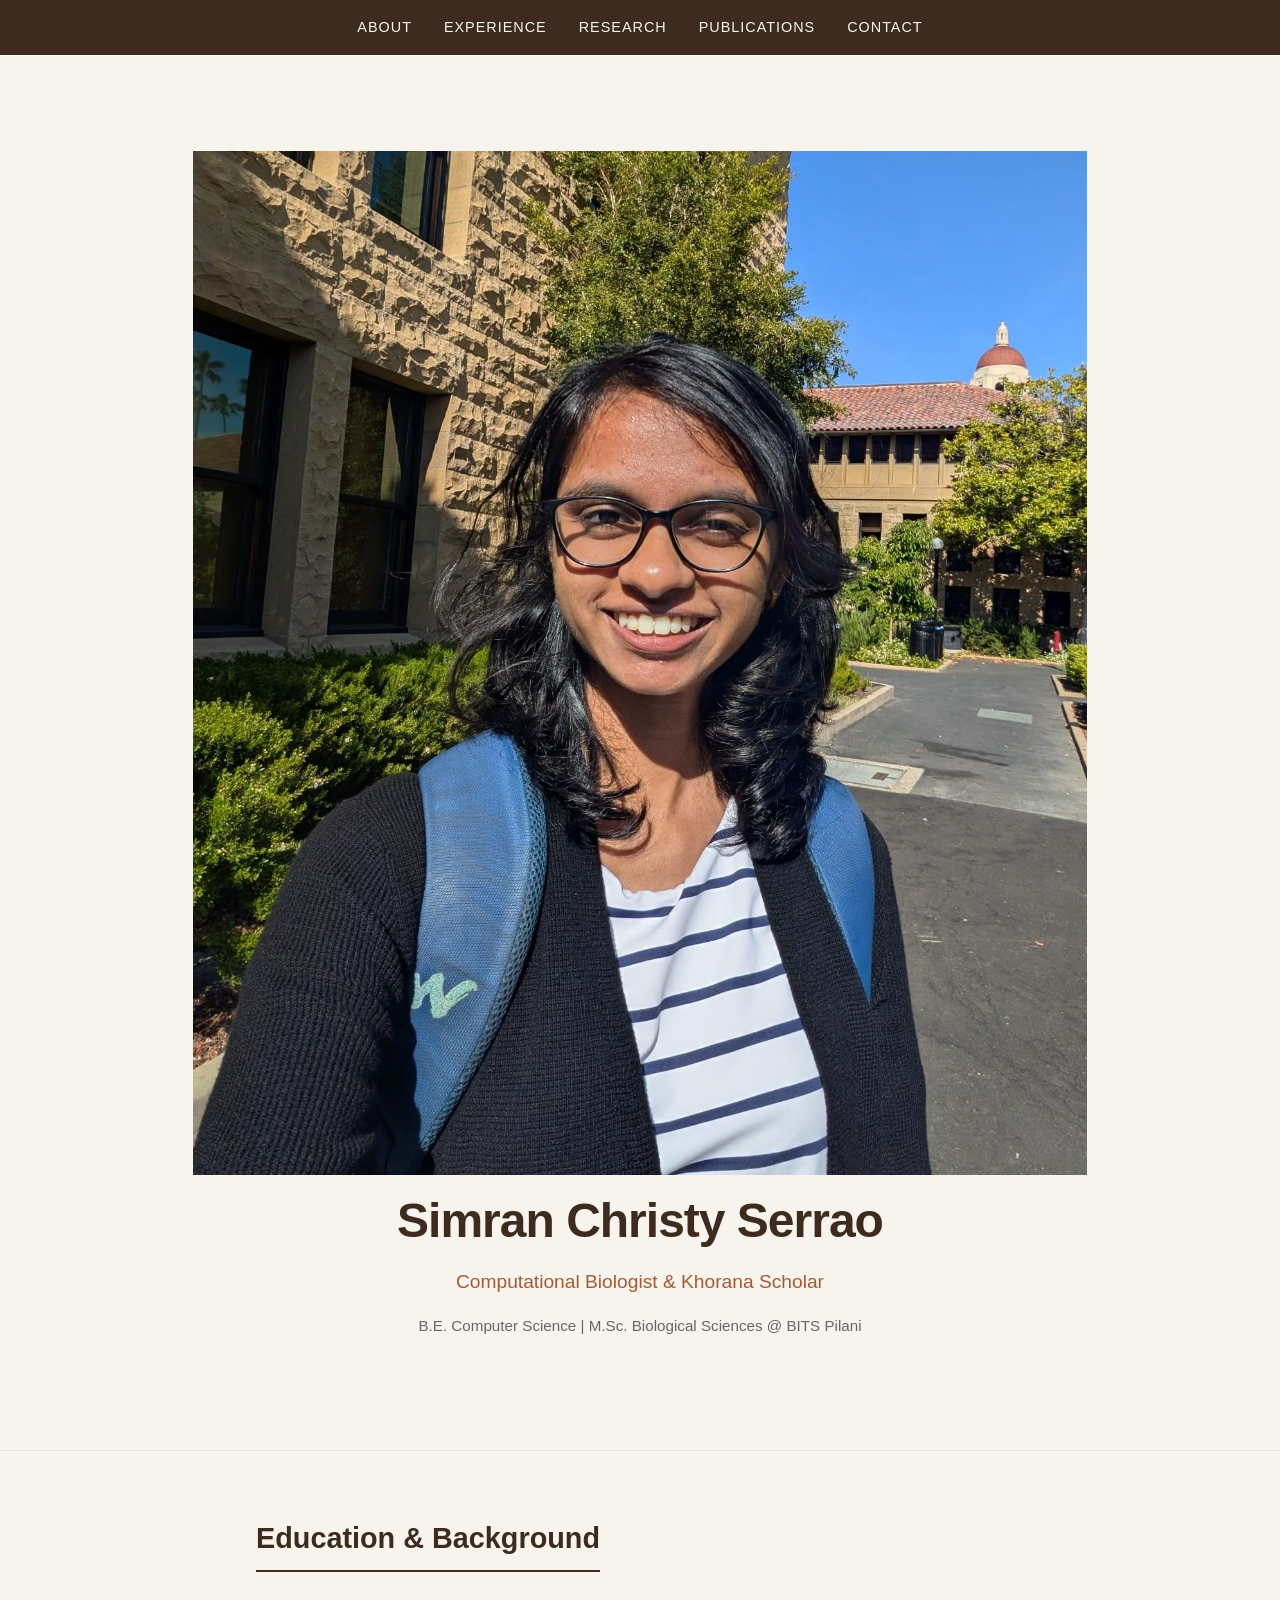
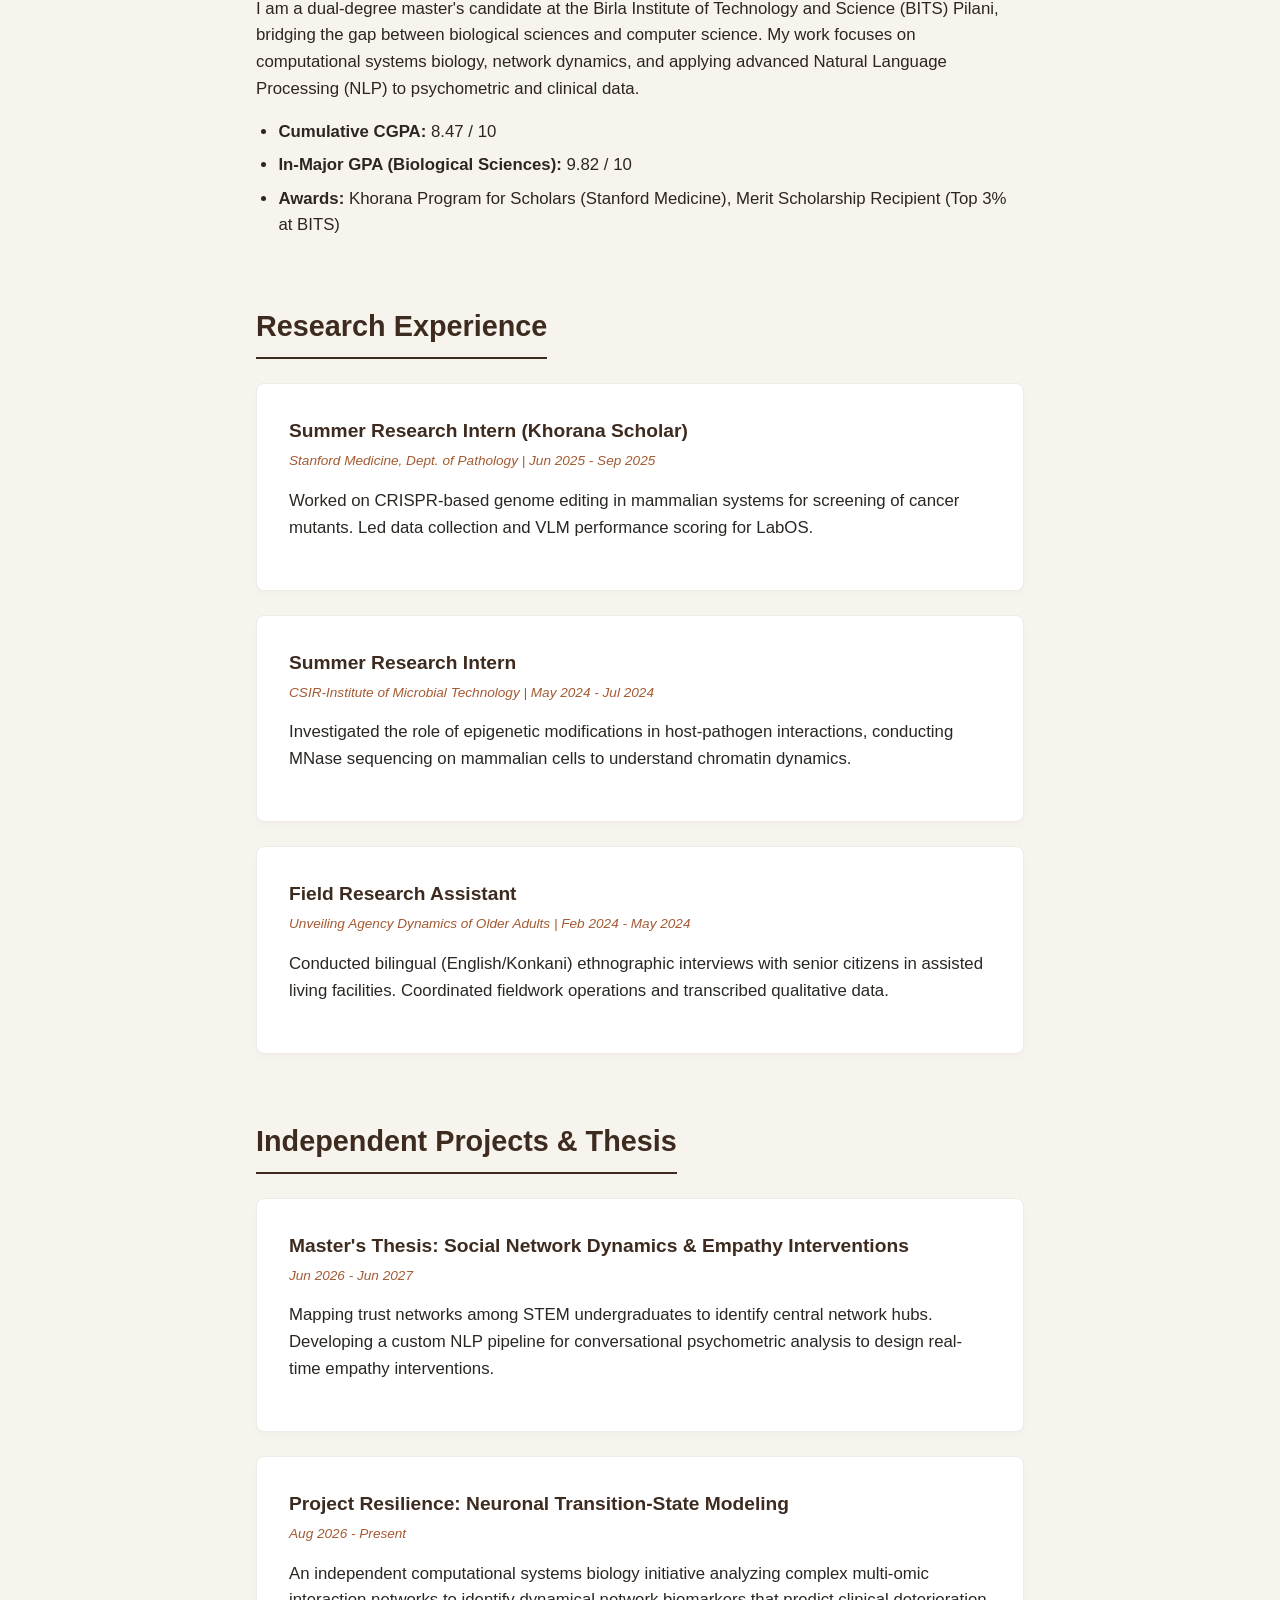
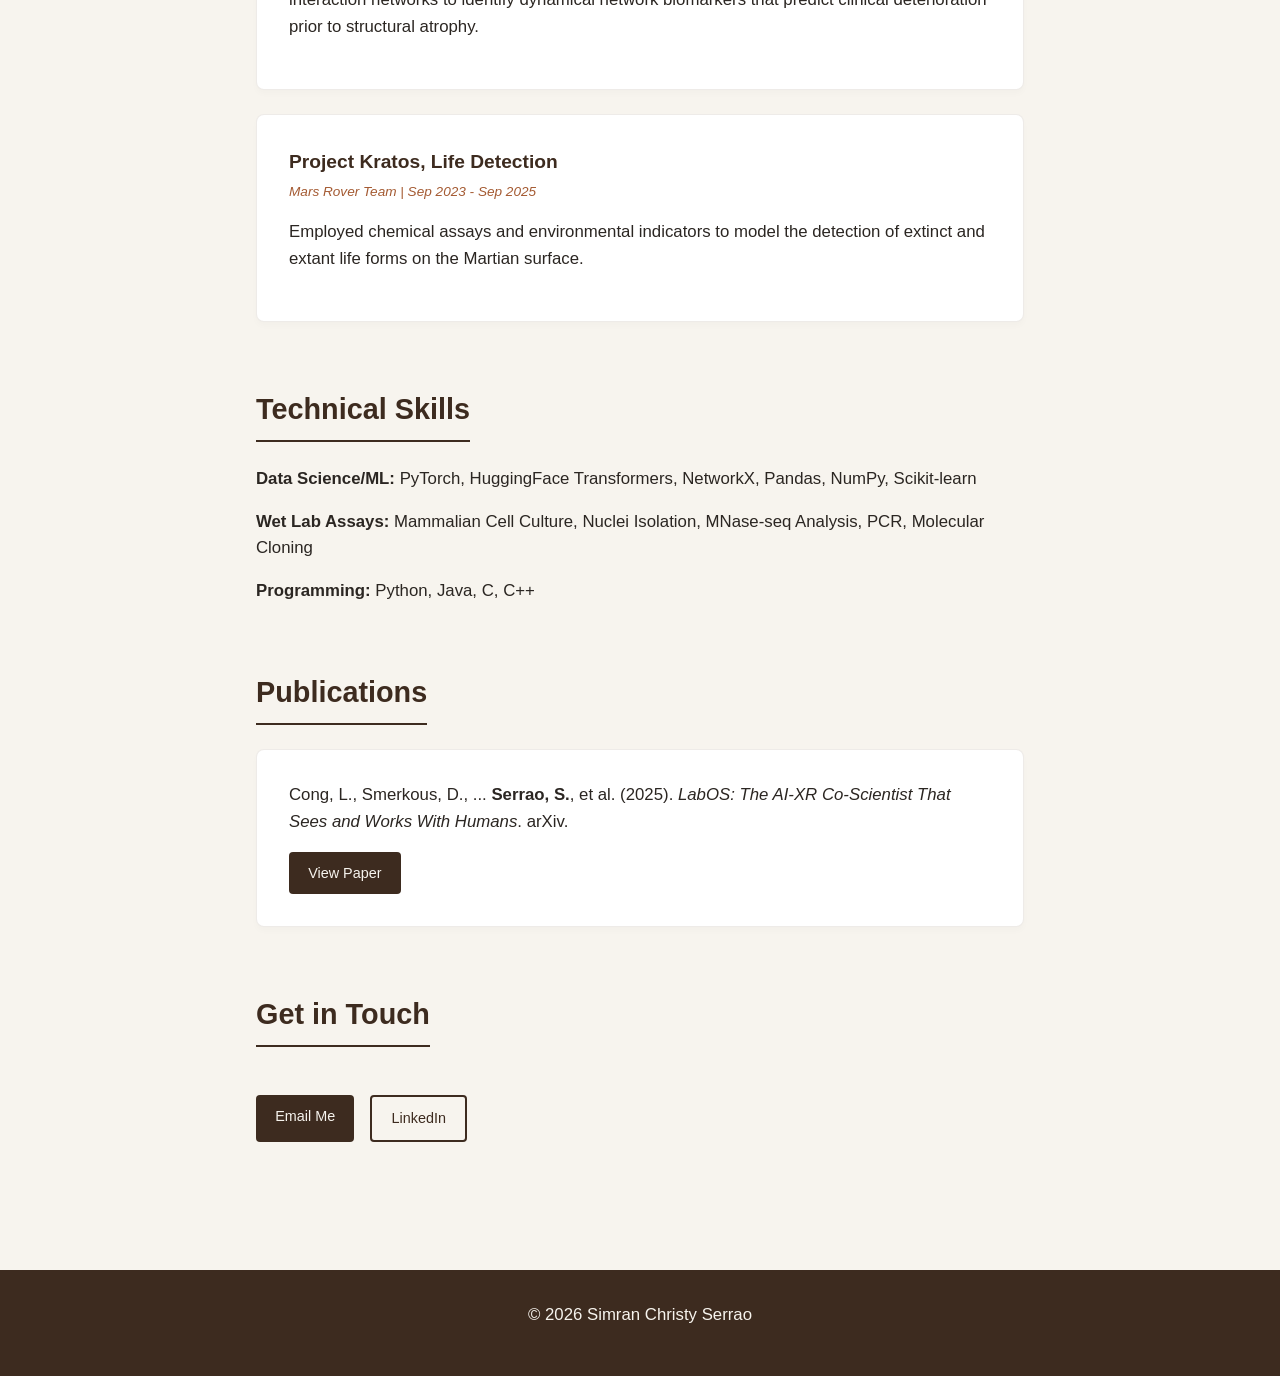
==== index.html @ 15f0dbfa "Update index.html" ====
<!DOCTYPE html>
<html lang="en">
<head>
    <meta charset="UTF-8">
    <meta name="viewport" content="width=device-width, initial-scale=1.0">
    <title>Simran Christy Serrao | Portfolio</title>
    <meta name="description" content="Simran Christy Serrao — dual-degree researcher (B.E. Computer Science, M.Sc. Biological Sciences) at BITS Pilani working on computational social science, network dynamics, and empathy.">
    <meta name="author" content="Simran Christy Serrao">
    <meta property="og:type" content="website">
    <meta property="og:title" content="Simran Christy Serrao | Portfolio">
    <meta property="og:description" content="Computational biology, social network dynamics, and NLP for empathy research.">
    <link rel="icon" href="data:image/svg+xml,<svg xmlns='http://www.w3.org/2000/svg' viewBox='0 0 100 100'><rect width='100' height='100' rx='20' fill='%235c3a21'/><text x='50' y='66' font-size='48' text-anchor='middle' fill='%23fdfbf7' font-family='Helvetica,Arial,sans-serif'>SS</text></svg>">
    <link rel="stylesheet" href="style.css">
</head>
<body>
    <nav>
        <div class="nav-content">
            <a href="#about">About</a>
            <a href="#experience">Experience</a>
            <a href="#projects">Research</a>
            <a href="#publications">Publications</a>
            <a href="#contact">Contact</a>
        </div>
    </nav>

    <header class="hero">
        <div class="hero-overlay"></div>
        <div class="hero-content">
            <div class="profile-container">
                <img src="profile.jpg" alt="Simran Christy Serrao" class="profile-img">
            </div>
            <h1>Simran Christy Serrao</h1>
            <h2>Computational Biologist & Khorana Scholar</h2>
            <p>B.E. Computer Science | M.Sc. Biological Sciences @ BITS Pilani</p>
        </div>
    </header>

    <main>
        <section id="about">
            <h3>Education & Background</h3>
            <p>I am a dual-degree master's candidate at the Birla Institute of Technology and Science (BITS) Pilani, bridging the gap between biological sciences and computer science. My work focuses on computational systems biology, network dynamics, and applying advanced Natural Language Processing (NLP) to psychometric and clinical data.</p>
            <ul>
                <li><strong>Cumulative CGPA:</strong> 8.47 / 10</li>
                <li><strong>In-Major GPA (Biological Sciences):</strong> 9.82 / 10</li>
                <li><strong>Awards:</strong> Khorana Program for Scholars (Stanford Medicine), Merit Scholarship Recipient (Top 3% at BITS)</li>
            </ul>
        </section>

        <section id="experience">
            <h3>Research Experience</h3>
            
            <div class="project-card">
                <h4>Summer Research Intern (Khorana Scholar)</h4>
                <p class="date">Stanford Medicine, Dept. of Pathology | Jun 2025 - Sep 2025</p>
                <p>Worked on CRISPR-based genome editing in mammalian systems for screening of cancer mutants. Led data collection and VLM performance scoring for LabOS.</p>
            </div>

            <div class="project-card">
                <h4>Summer Research Intern</h4>
                <p class="date">CSIR-Institute of Microbial Technology | May 2024 - Jul 2024</p>
                <p>Investigated the role of epigenetic modifications in host-pathogen interactions, conducting MNase sequencing on mammalian cells to understand chromatin dynamics.</p>
            </div>

            <div class="project-card">
                <h4>Field Research Assistant</h4>
                <p class="date">Unveiling Agency Dynamics of Older Adults | Feb 2024 - May 2024</p>
                <p>Conducted bilingual (English/Konkani) ethnographic interviews with senior citizens in assisted living facilities. Coordinated fieldwork operations and transcribed qualitative data.</p>
            </div>
        </section>

        <section id="projects">
            <h3>Independent Projects & Thesis</h3>
            
            <div class="project-card">
                <h4>Master's Thesis: Social Network Dynamics & Empathy Interventions</h4>
                <p class="date">Jun 2026 - Jun 2027</p>
                <p>Mapping trust networks among STEM undergraduates to identify central network hubs. Developing a custom NLP pipeline for conversational psychometric analysis to design real-time empathy interventions.</p>
            </div>

            <div class="project-card">
                <h4>Project Resilience: Neuronal Transition-State Modeling</h4>
                <p class="date">Aug 2026 - Present</p>
                <p>An independent computational systems biology initiative analyzing complex multi-omic interaction networks to identify dynamical network biomarkers that predict clinical deterioration prior to structural atrophy.</p>
            </div>

            <div class="project-card">
                <h4>Project Kratos, Life Detection</h4>
                <p class="date">Mars Rover Team | Sep 2023 - Sep 2025</p>
                <p>Employed chemical assays and environmental indicators to model the detection of extinct and extant life forms on the Martian surface.</p>
            </div>
        </section>

        <section id="skills">
            <h3>Technical Skills</h3>
            <p><strong>Data Science/ML:</strong> PyTorch, HuggingFace Transformers, NetworkX, Pandas, NumPy, Scikit-learn</p>
            <p><strong>Wet Lab Assays:</strong> Mammalian Cell Culture, Nuclei Isolation, MNase-seq Analysis, PCR, Molecular Cloning</p>
            <p><strong>Programming:</strong> Python, Java, C, C++</p>
        </section>

        <section id="publications">
            <h3>Publications</h3>
            <div class="publication-card">
                <p>Cong, L., Smerkous, D., ... <strong>Serrao, S.</strong>, et al. (2025). <em>LabOS: The AI-XR Co-Scientist That Sees and Works With Humans</em>. arXiv.</p>
                <a href="https://arxiv.org/abs/2510.14861" target="_blank" rel="noopener" class="btn">View Paper</a>
            </div>
        </section>

        <section id="contact">
            <h3>Get in Touch</h3>
            <div class="contact-links">
                <a href="mailto:f20220332@goa.bits-pilani.ac.in" class="btn">Email Me</a>
                <a href="https://linkedin.com/in/simran-christy-serrao" target="_blank" rel="noopener" class="btn btn-outline">LinkedIn</a>
            </div>
        </section>
    </main>

    <footer>
        <p>&copy; 2026 Simran Christy Serrao</p>
    </footer>
</body>
</html>
---- style.css ----
:root {
    --bg-color: #f7f4ee;        /* Warm sand / linen background */
    --text-color: #2b2622;      /* Dark charcoal-brown body text */
    --primary-color: #3d2b1f;   /* Deep espresso brown for nav, headings & borders */
    --accent-color: #a45a32;    /* Terracotta / burnt sienna for buttons & links */
    --card-bg: #ffffff;         /* Clean soft white for cards */
    --card-border: #e3ded6;     /* Subtle warm border */
}
* {
    margin: 0;
    padding: 0;
    box-sizing: border-box;
}

body {
    font-family: -apple-system, BlinkMacSystemFont, "Segoe UI", Roboto, Helvetica, Arial, sans-serif;
    background-color: var(--bg-color);
    color: var(--text-color);
    line-height: 1.6;
    -webkit-font-smoothing: antialiased;
}

nav {
    background-color: var(--primary-color);
    padding: 1rem 0;
    position: sticky;
    top: 0;
    z-index: 100;
}

.nav-content {
    max-width: 800px;
    margin: 0 auto;
    display: flex;
    justify-content: center;
    gap: 2rem;
}

.nav-content a {
    color: var(--bg-color);
    text-decoration: none;
    font-weight: 500;
    font-size: 0.9rem;
    text-transform: uppercase;
    letter-spacing: 1px;
    transition: opacity 0.2s ease;
}

.nav-content a:hover {
    opacity: 0.8;
}

.hero {
    padding: 6rem 1rem;
    text-align: center;
    background-color: var(--bg-color);
    border-bottom: 1px solid rgba(92, 58, 33, 0.1);
}

.hero h1 {
    color: var(--primary-color);
    font-size: 3rem;
    margin-bottom: 0.5rem;
    letter-spacing: -1px;
}

.hero h2 {
    font-weight: 400;
    font-size: 1.2rem;
    color: var(--accent-color);
    margin-bottom: 1rem;
}

.hero p {
    font-size: 0.95rem;
    color: #666;
}

main {
    max-width: 800px;
    margin: 0 auto;
    padding: 4rem 1rem;
}

section {
    margin-bottom: 4rem;
}

h3 {
    color: var(--primary-color);
    font-size: 1.8rem;
    margin-bottom: 1.5rem;
    border-bottom: 2px solid var(--primary-color);
    padding-bottom: 0.5rem;
    display: inline-block;
}

p {
    margin-bottom: 1rem;
    font-size: 1.05rem;
}

section ul {
    padding-left: 1.4rem;
    margin-bottom: 1rem;
}

section li {
    margin-bottom: 0.4rem;
    font-size: 1.05rem;
}

html {
    scroll-behavior: smooth;
    scroll-padding-top: 4rem; /* keeps section headings visible below the sticky nav */
}

.project-card, .publication-card {
    background-color: var(--card-bg);
    padding: 2rem;
    border-radius: 8px;
    margin-bottom: 1.5rem;
    border: 1px solid rgba(92, 58, 33, 0.1);
    box-shadow: 0 4px 6px rgba(0,0,0,0.02);
    transition: transform 0.2s ease;
}

.project-card:hover, .publication-card:hover {
    transform: translateY(-2px);
}

.project-card h4 {
    color: var(--primary-color);
    font-size: 1.2rem;
    margin-bottom: 0.2rem;
}

.date {
    font-size: 0.85rem;
    color: var(--accent-color);
    margin-bottom: 1rem;
    font-style: italic;
}

.contact-links {
    margin-top: 1.5rem;
    display: flex;
    gap: 1rem;
}

.btn {
    display: inline-block;
    background-color: var(--primary-color);
    color: var(--bg-color);
    padding: 0.6rem 1.2rem;
    text-decoration: none;
    border-radius: 4px;
    font-weight: 500;
    font-size: 0.9rem;
    transition: background-color 0.2s ease;
}

.btn:hover {
    background-color: var(--accent-color);
}

.btn-outline {
    background-color: transparent;
    border: 2px solid var(--primary-color);
    color: var(--primary-color);
}

.btn-outline:hover {
    background-color: var(--primary-color);
    color: var(--bg-color);
}

footer {
    text-align: center;
    padding: 2rem;
    background-color: var(--primary-color);
    color: var(--bg-color);
    font-size: 0.9rem;
}

@media (max-width: 600px) {
    .nav-content {
        flex-wrap: wrap;
        gap: 1rem;
    }
    
    .hero h1 {
        font-size: 2.2rem;
    }

    .contact-links {
        flex-wrap: wrap;
    }
}
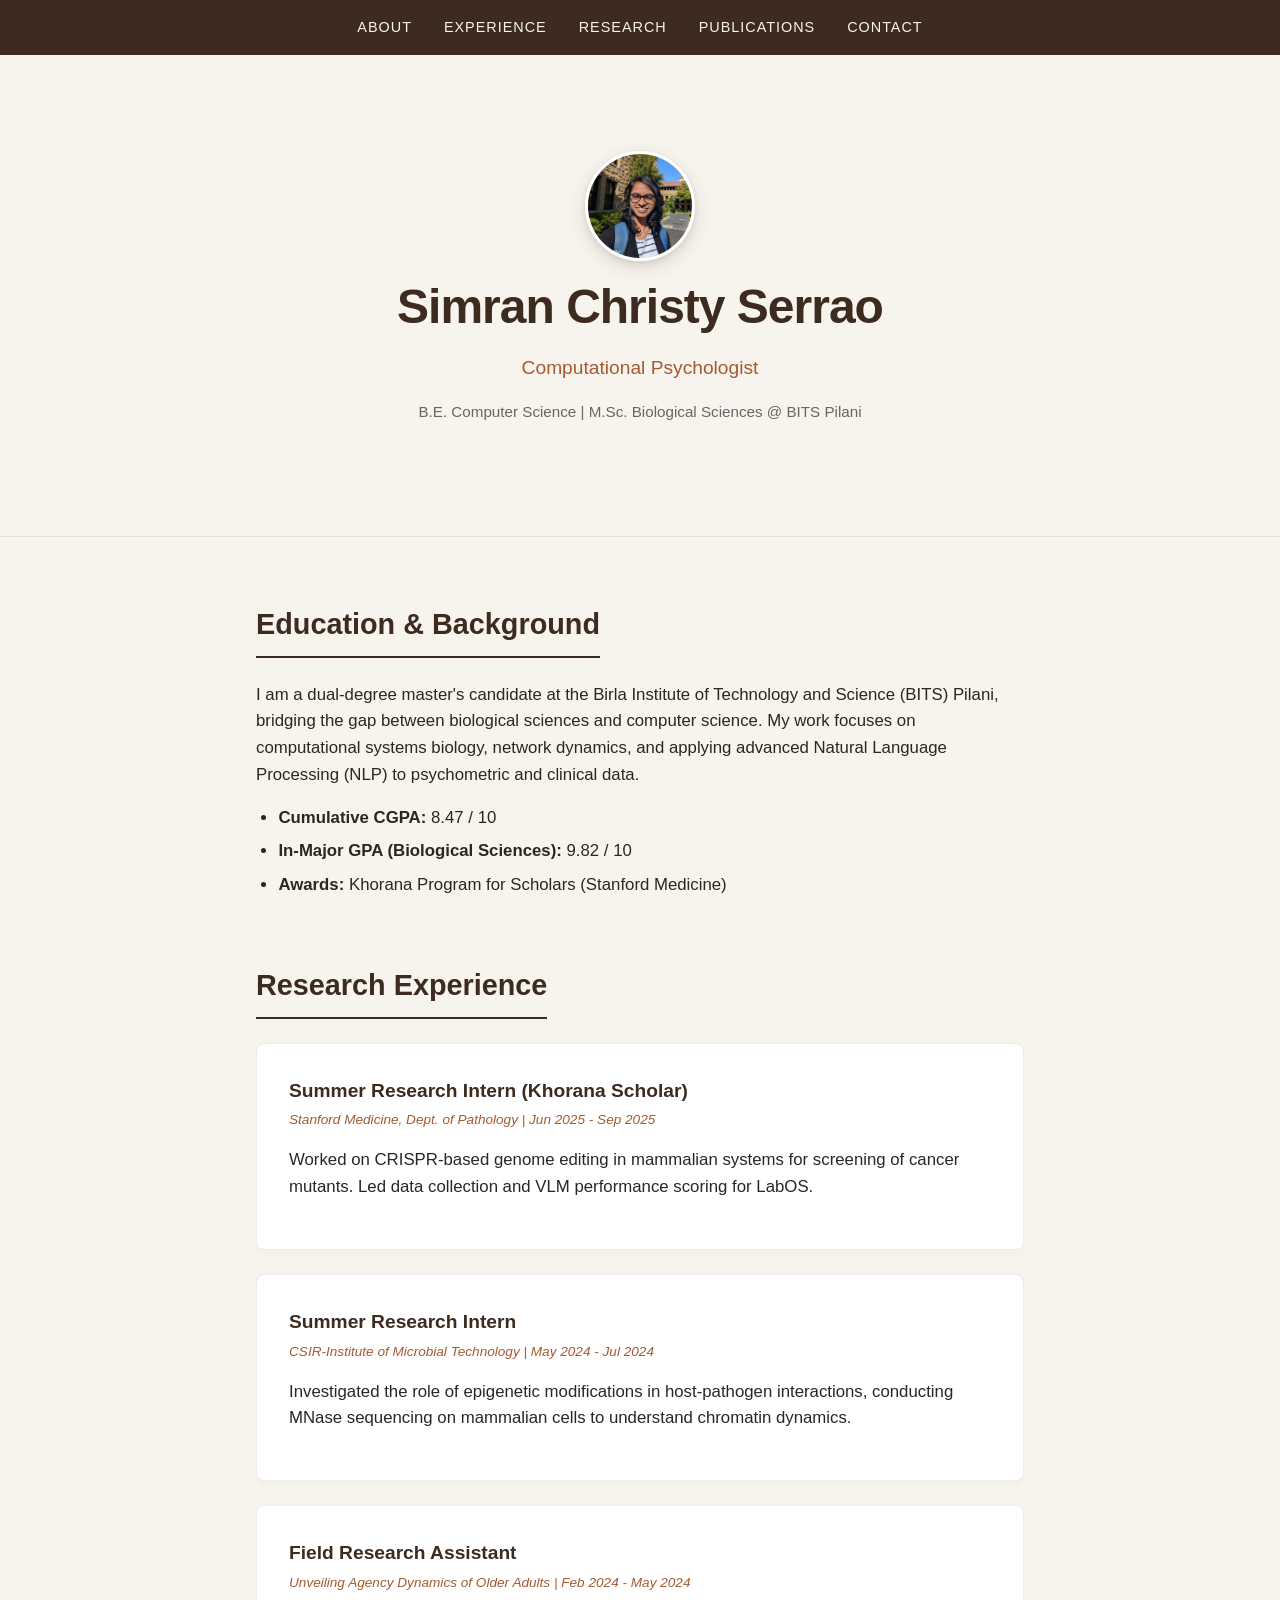
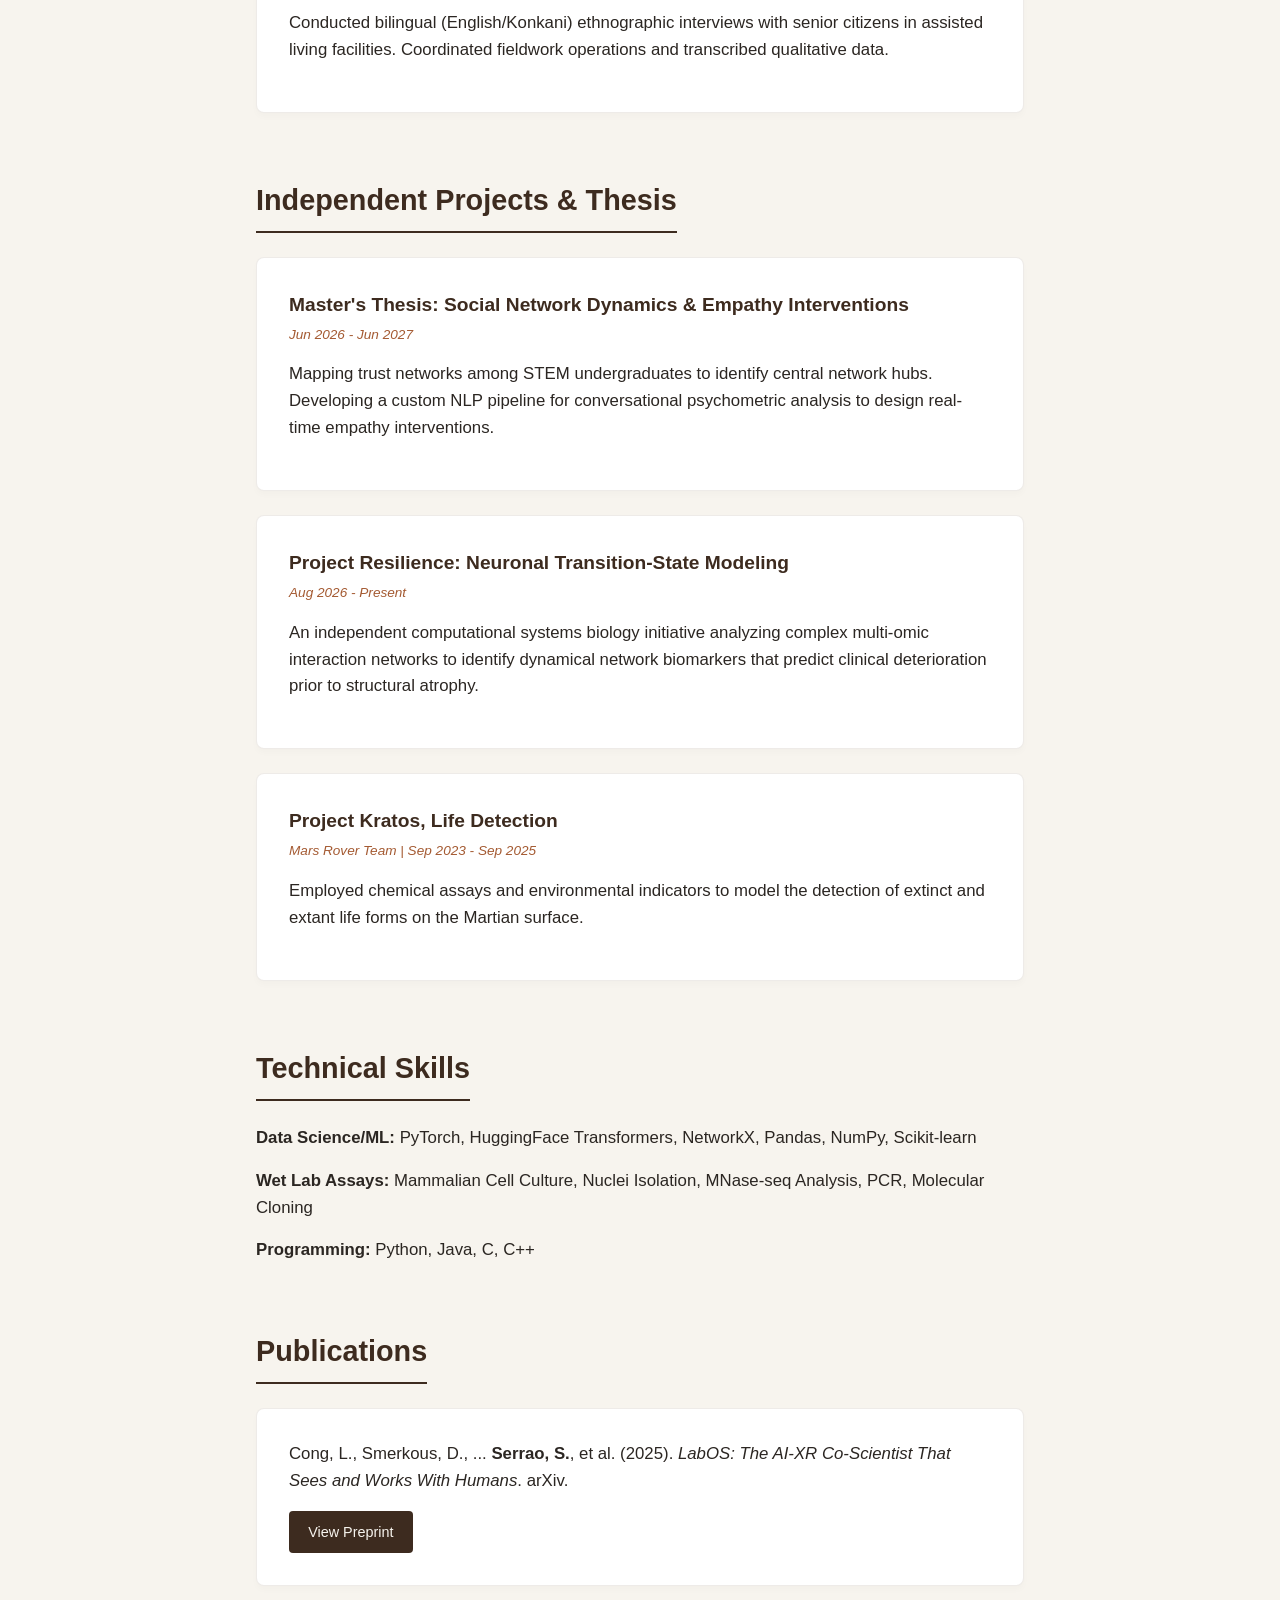
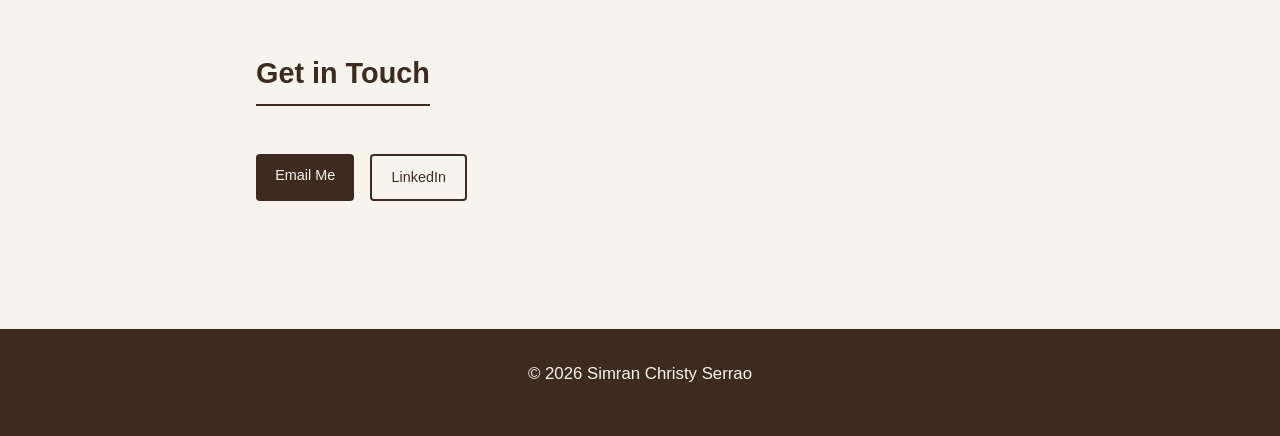
==== commit d88347a2: "Update profile and publication details in index.html" ====
--- a/index.html
+++ b/index.html
@@ -28,9 +28,10 @@
         <div class="hero-content">
             <div class="profile-container">
                 <img src="profile.jpg" alt="Simran Christy Serrao" class="profile-img">
+                
             </div>
             <h1>Simran Christy Serrao</h1>
-            <h2>Computational Biologist & Khorana Scholar</h2>
+            <h2>Computational Psychologist</h2>
             <p>B.E. Computer Science | M.Sc. Biological Sciences @ BITS Pilani</p>
         </div>
     </header>
@@ -42,7 +43,7 @@
             <ul>
                 <li><strong>Cumulative CGPA:</strong> 8.47 / 10</li>
                 <li><strong>In-Major GPA (Biological Sciences):</strong> 9.82 / 10</li>
-                <li><strong>Awards:</strong> Khorana Program for Scholars (Stanford Medicine), Merit Scholarship Recipient (Top 3% at BITS)</li>
+                <li><strong>Awards:</strong> Khorana Program for Scholars (Stanford Medicine)</li>
             </ul>
         </section>
 
@@ -101,7 +102,7 @@
             <h3>Publications</h3>
             <div class="publication-card">
                 <p>Cong, L., Smerkous, D., ... <strong>Serrao, S.</strong>, et al. (2025). <em>LabOS: The AI-XR Co-Scientist That Sees and Works With Humans</em>. arXiv.</p>
-                <a href="https://arxiv.org/abs/2510.14861" target="_blank" rel="noopener" class="btn">View Paper</a>
+                <a href="https://arxiv.org/abs/2510.14861" target="_blank" rel="noopener" class="btn">View Preprint</a>
             </div>
         </section>
 
--- a/style.css
+++ b/style.css
@@ -19,7 +19,16 @@
     line-height: 1.6;
     -webkit-font-smoothing: antialiased;
 }
-
+.profile-img {
+    width: 110px;
+    height: 110px;
+    border-radius: 50%;
+    object-fit: cover;
+    object-position: center top;
+    border: 3px solid #ffffff;
+    box-shadow: 0 6px 18px rgba(61, 43, 31, 0.15), 0 2px 6px rgba(0, 0, 0, 0.08);
+    transition: transform 0.3s ease, box-shadow 0.3s ease;
+}
 nav {
     background-color: var(--primary-color);
     padding: 1rem 0;
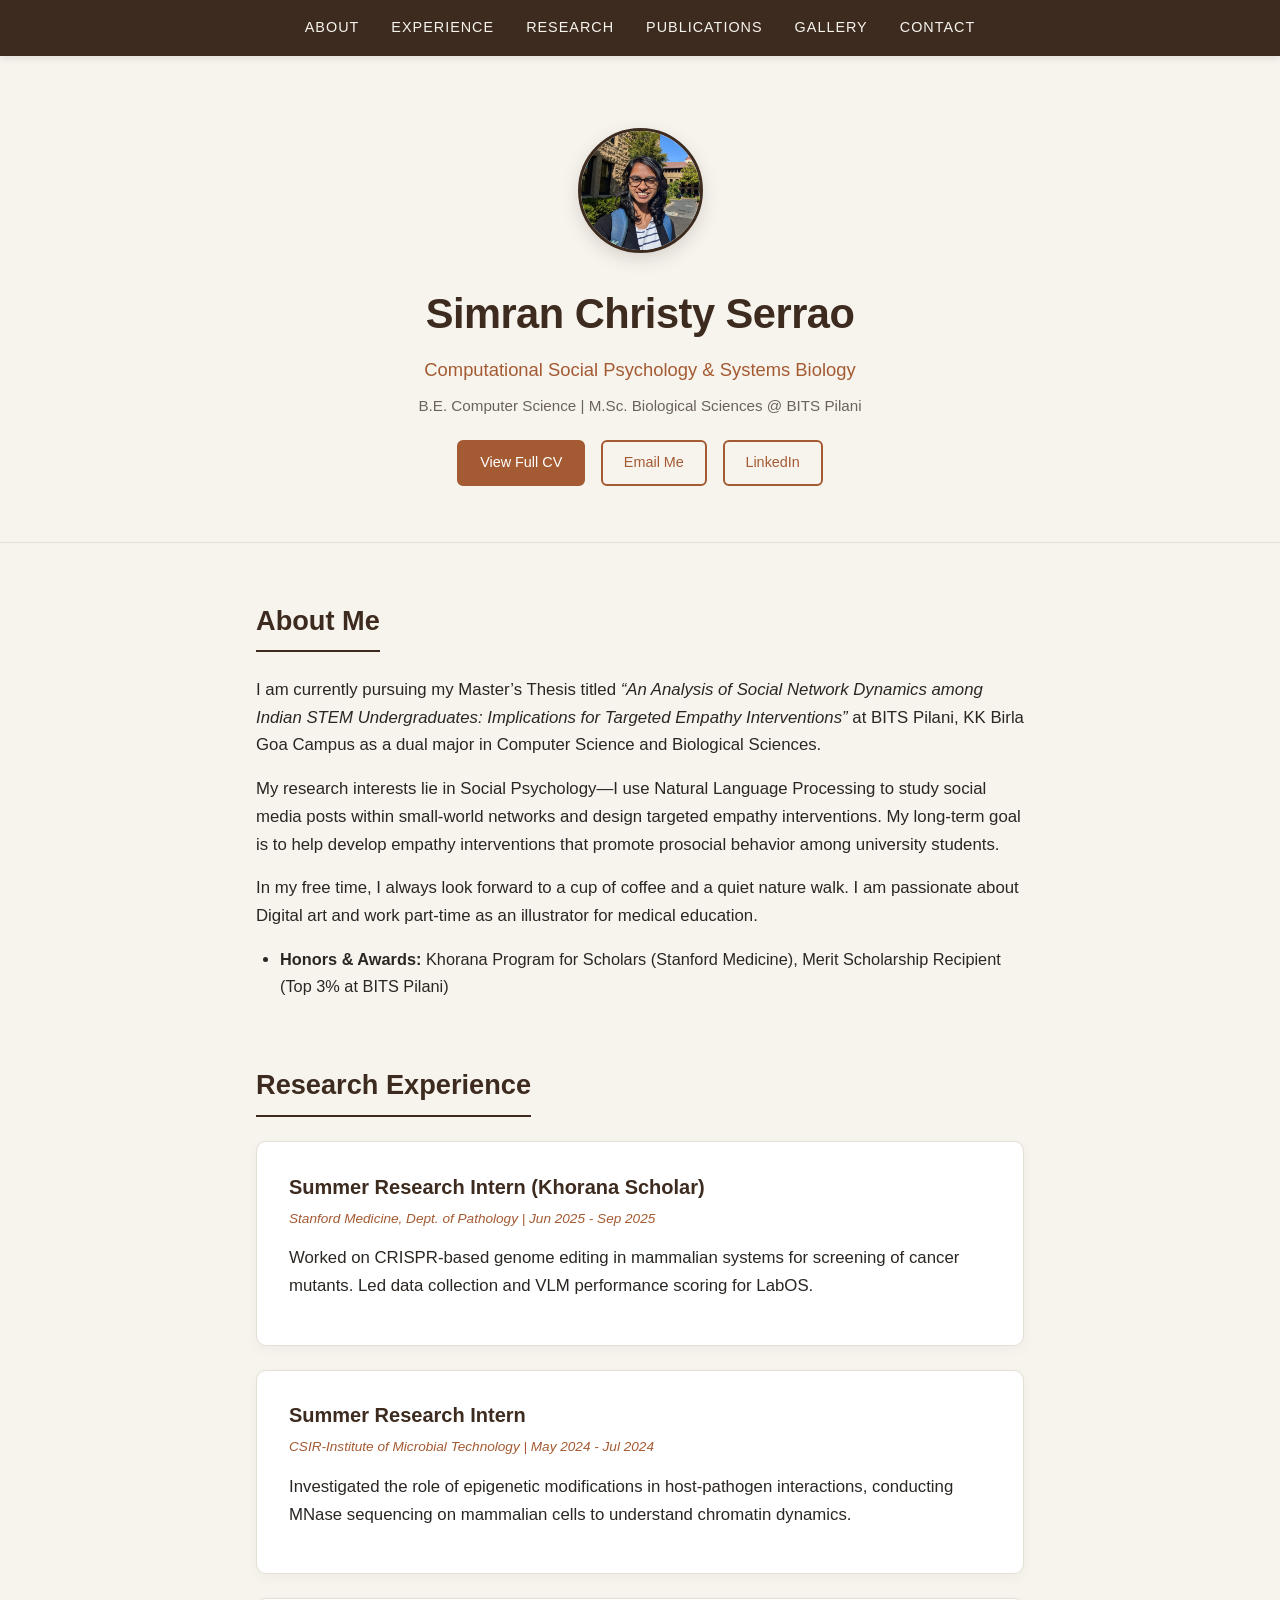
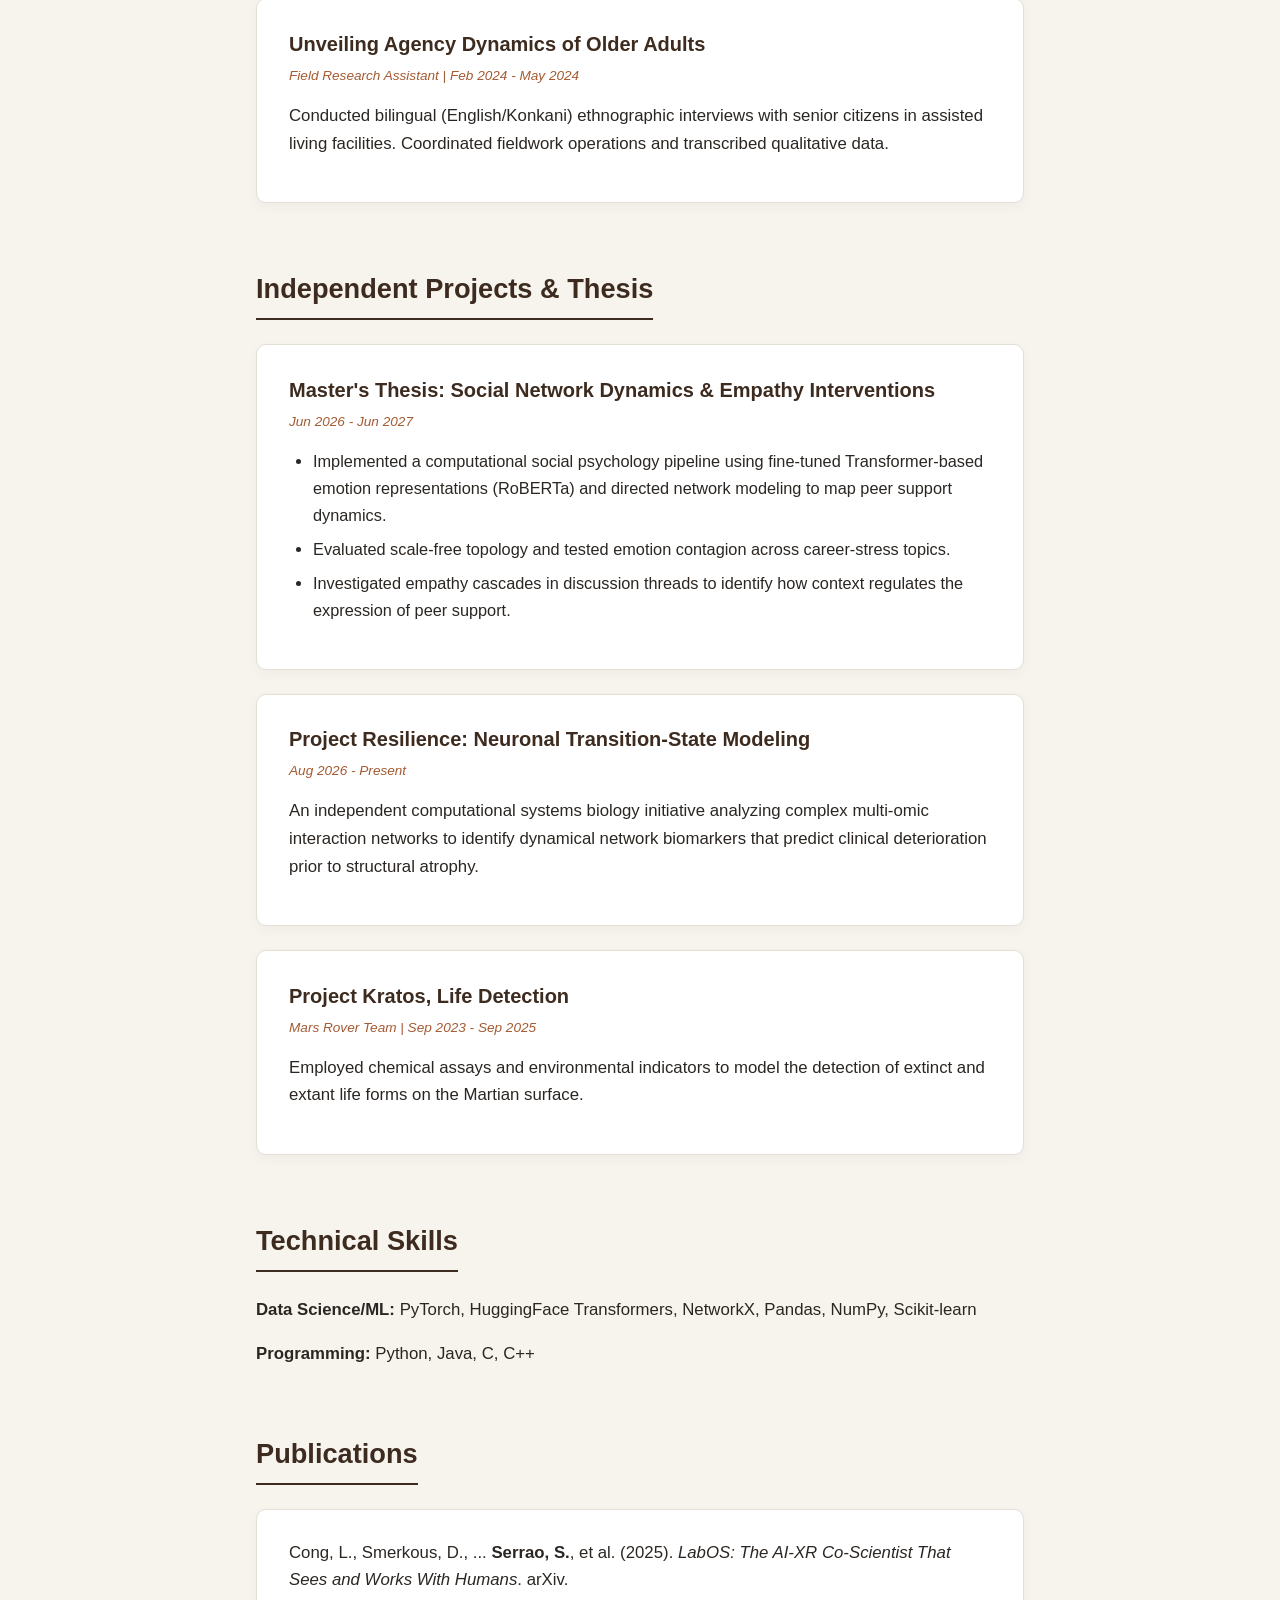
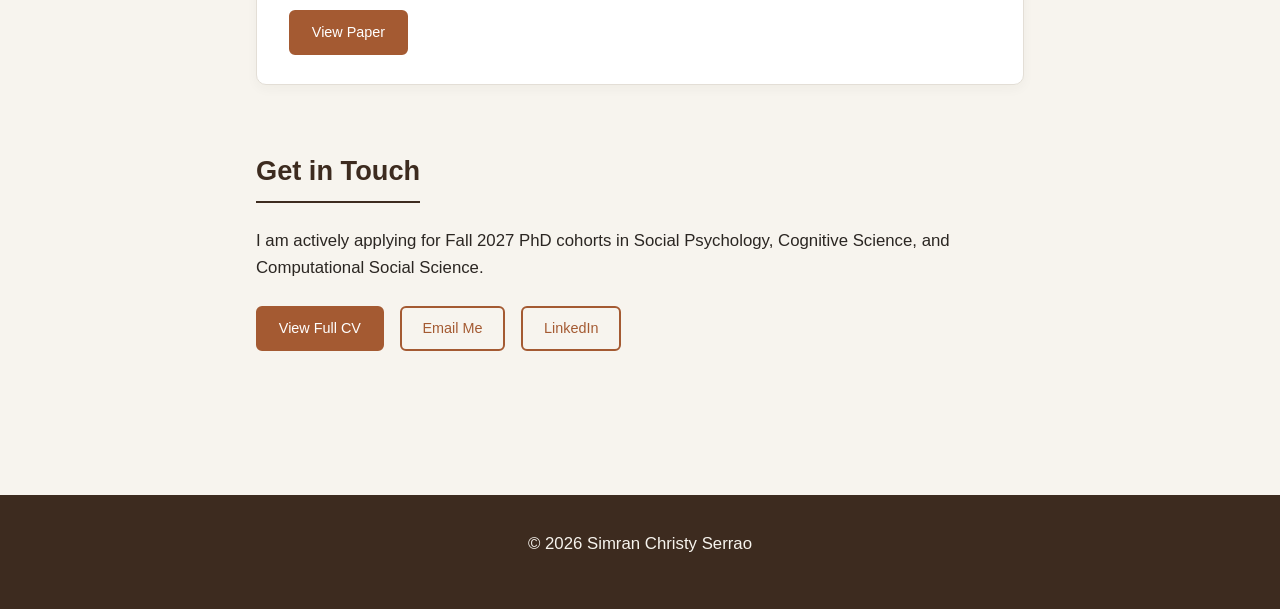
==== commit 21bc3b67: "Add files via upload" ====
--- a/index.html
+++ b/index.html
@@ -9,7 +9,7 @@
     <meta property="og:type" content="website">
     <meta property="og:title" content="Simran Christy Serrao | Portfolio">
     <meta property="og:description" content="Computational biology, social network dynamics, and NLP for empathy research.">
-    <link rel="icon" href="data:image/svg+xml,<svg xmlns='http://www.w3.org/2000/svg' viewBox='0 0 100 100'><rect width='100' height='100' rx='20' fill='%235c3a21'/><text x='50' y='66' font-size='48' text-anchor='middle' fill='%23fdfbf7' font-family='Helvetica,Arial,sans-serif'>SS</text></svg>">
+    <link rel="icon" href="data:image/svg+xml,<svg xmlns='http://www.w3.org/2000/svg' viewBox='0 0 100 100'><rect width='100' height='100' rx='20' fill='%233d2b1f'/><text x='50' y='66' font-size='48' text-anchor='middle' fill='%23f7f4ee' font-family='Helvetica,Arial,sans-serif'>SS</text></svg>">
     <link rel="stylesheet" href="style.css">
 </head>
 <body>
@@ -19,31 +19,34 @@
             <a href="#experience">Experience</a>
             <a href="#projects">Research</a>
             <a href="#publications">Publications</a>
+            <a href="gallery.html">Gallery</a>
             <a href="#contact">Contact</a>
         </div>
     </nav>
 
+    <!-- Clean Centered Hero Header -->
     <header class="hero">
-        <div class="hero-overlay"></div>
         <div class="hero-content">
-            <div class="profile-container">
-                <img src="profile.jpg" alt="Simran Christy Serrao" class="profile-img">
-                
+            <img src="profile.jpg" alt="Simran Christy Serrao" class="profile-img">
+            <h1>Simran Christy Serrao</h1>
+            <h2>Computational Social Psychology &amp; Systems Biology</h2>
+            <p class="hero-affiliation">B.E. Computer Science | M.Sc. Biological Sciences @ BITS Pilani</p>
+            <div class="hero-actions">
+                <a href="cv.pdf" target="_blank" rel="noopener" class="btn">View Full CV</a>
+                <a href="mailto:f20220332@goa.bits-pilani.ac.in" class="btn btn-outline">Email Me</a>
+                <a href="https://linkedin.com/in/simran-christy-serrao" target="_blank" rel="noopener" class="btn btn-outline">LinkedIn</a>
             </div>
-            <h1>Simran Christy Serrao</h1>
-            <h2>Computational Psychologist</h2>
-            <p>B.E. Computer Science | M.Sc. Biological Sciences @ BITS Pilani</p>
         </div>
     </header>
 
     <main>
         <section id="about">
-            <h3>Education & Background</h3>
-            <p>I am a dual-degree master's candidate at the Birla Institute of Technology and Science (BITS) Pilani, bridging the gap between biological sciences and computer science. My work focuses on computational systems biology, network dynamics, and applying advanced Natural Language Processing (NLP) to psychometric and clinical data.</p>
+            <h3>About Me</h3>
+            <p>I am currently pursuing my Master’s Thesis titled <em>“An Analysis of Social Network Dynamics among Indian STEM Undergraduates: Implications for Targeted Empathy Interventions”</em> at BITS Pilani, KK Birla Goa Campus as a dual major in Computer Science and Biological Sciences.</p>
+            <p>My research interests lie in Social Psychology—I use Natural Language Processing to study social media posts within small-world networks and design targeted empathy interventions. My long-term goal is to help develop empathy interventions that promote prosocial behavior among university students.</p>
+            <p>In my free time, I always look forward to a cup of coffee and a quiet nature walk. I am passionate about Digital art and work part-time as an illustrator for medical education.</p>
             <ul>
-                <li><strong>Cumulative CGPA:</strong> 8.47 / 10</li>
-                <li><strong>In-Major GPA (Biological Sciences):</strong> 9.82 / 10</li>
-                <li><strong>Awards:</strong> Khorana Program for Scholars (Stanford Medicine)</li>
+                <li><strong>Honors &amp; Awards:</strong> Khorana Program for Scholars (Stanford Medicine), Merit Scholarship Recipient (Top 3% at BITS Pilani)</li>
             </ul>
         </section>
 
@@ -63,19 +66,23 @@
             </div>
 
             <div class="project-card">
-                <h4>Field Research Assistant</h4>
-                <p class="date">Unveiling Agency Dynamics of Older Adults | Feb 2024 - May 2024</p>
+                <h4>Unveiling Agency Dynamics of Older Adults</h4>
+                <p class="date">Field Research Assistant | Feb 2024 - May 2024</p>
                 <p>Conducted bilingual (English/Konkani) ethnographic interviews with senior citizens in assisted living facilities. Coordinated fieldwork operations and transcribed qualitative data.</p>
             </div>
         </section>
 
         <section id="projects">
-            <h3>Independent Projects & Thesis</h3>
+            <h3>Independent Projects &amp; Thesis</h3>
             
             <div class="project-card">
-                <h4>Master's Thesis: Social Network Dynamics & Empathy Interventions</h4>
+                <h4>Master's Thesis: Social Network Dynamics &amp; Empathy Interventions</h4>
                 <p class="date">Jun 2026 - Jun 2027</p>
-                <p>Mapping trust networks among STEM undergraduates to identify central network hubs. Developing a custom NLP pipeline for conversational psychometric analysis to design real-time empathy interventions.</p>
+                <ul>
+                    <li>Implemented a computational social psychology pipeline using fine-tuned Transformer-based emotion representations (RoBERTa) and directed network modeling to map peer support dynamics.</li>
+                    <li>Evaluated scale-free topology and tested emotion contagion across career-stress topics.</li>
+                    <li>Investigated empathy cascades in discussion threads to identify how context regulates the expression of peer support.</li>
+                </ul>
             </div>
 
             <div class="project-card">
@@ -94,7 +101,6 @@
         <section id="skills">
             <h3>Technical Skills</h3>
             <p><strong>Data Science/ML:</strong> PyTorch, HuggingFace Transformers, NetworkX, Pandas, NumPy, Scikit-learn</p>
-            <p><strong>Wet Lab Assays:</strong> Mammalian Cell Culture, Nuclei Isolation, MNase-seq Analysis, PCR, Molecular Cloning</p>
             <p><strong>Programming:</strong> Python, Java, C, C++</p>
         </section>
 
@@ -102,14 +108,16 @@
             <h3>Publications</h3>
             <div class="publication-card">
                 <p>Cong, L., Smerkous, D., ... <strong>Serrao, S.</strong>, et al. (2025). <em>LabOS: The AI-XR Co-Scientist That Sees and Works With Humans</em>. arXiv.</p>
-                <a href="https://arxiv.org/abs/2510.14861" target="_blank" rel="noopener" class="btn">View Preprint</a>
+                <a href="https://arxiv.org/abs/2510.14861" target="_blank" rel="noopener" class="btn">View Paper</a>
             </div>
         </section>
 
         <section id="contact">
             <h3>Get in Touch</h3>
+            <p>I am actively applying for Fall 2027 PhD cohorts in Social Psychology, Cognitive Science, and Computational Social Science.</p>
             <div class="contact-links">
-                <a href="mailto:f20220332@goa.bits-pilani.ac.in" class="btn">Email Me</a>
+                <a href="cv.pdf" target="_blank" rel="noopener" class="btn">View Full CV</a>
+                <a href="mailto:f20220332@goa.bits-pilani.ac.in" class="btn btn-outline">Email Me</a>
                 <a href="https://linkedin.com/in/simran-christy-serrao" target="_blank" rel="noopener" class="btn btn-outline">LinkedIn</a>
             </div>
         </section>
@@ -119,4 +127,4 @@
         <p>&copy; 2026 Simran Christy Serrao</p>
     </footer>
 </body>
-</html>
+</html>
--- a/style.css
+++ b/style.css
@@ -1,40 +1,44 @@
+/* ==========================================================================
+   SIMRAN CHRISTY SERRAO — ACADEMIC PORTFOLIO
+   Clean Centered Minimalist Theme (Earth Brown Palette)
+   ========================================================================== */
+
 :root {
     --bg-color: #f7f4ee;        /* Warm sand / linen background */
-    --text-color: #2b2622;      /* Dark charcoal-brown body text */
-    --primary-color: #3d2b1f;   /* Deep espresso brown for nav, headings & borders */
-    --accent-color: #a45a32;    /* Terracotta / burnt sienna for buttons & links */
-    --card-bg: #ffffff;         /* Clean soft white for cards */
+    --text-color: #2b2622;      /* Deep charcoal-brown body text */
+    --primary-color: #3d2b1f;   /* Rich espresso brown for headings & nav */
+    --accent-color: #a45a32;    /* Warm terracotta for buttons & dates */
+    --card-bg: #ffffff;         /* Crisp white cards */
     --card-border: #e3ded6;     /* Subtle warm border */
 }
+
 * {
     margin: 0;
     padding: 0;
     box-sizing: border-box;
 }
 
+html {
+    scroll-behavior: smooth;
+    scroll-padding-top: 4.5rem;
+}
+
 body {
     font-family: -apple-system, BlinkMacSystemFont, "Segoe UI", Roboto, Helvetica, Arial, sans-serif;
     background-color: var(--bg-color);
     color: var(--text-color);
-    line-height: 1.6;
+    line-height: 1.65;
     -webkit-font-smoothing: antialiased;
 }
-.profile-img {
-    width: 110px;
-    height: 110px;
-    border-radius: 50%;
-    object-fit: cover;
-    object-position: center top;
-    border: 3px solid #ffffff;
-    box-shadow: 0 6px 18px rgba(61, 43, 31, 0.15), 0 2px 6px rgba(0, 0, 0, 0.08);
-    transition: transform 0.3s ease, box-shadow 0.3s ease;
-}
+
+/* --- Navigation Bar --- */
 nav {
     background-color: var(--primary-color);
     padding: 1rem 0;
     position: sticky;
     top: 0;
     z-index: 100;
+    box-shadow: 0 2px 8px rgba(61, 43, 31, 0.12);
 }
 
 .nav-content {
@@ -43,6 +47,7 @@
     display: flex;
     justify-content: center;
     gap: 2rem;
+    padding: 0 1rem;
 }
 
 .nav-content a {
@@ -52,43 +57,75 @@
     font-size: 0.9rem;
     text-transform: uppercase;
     letter-spacing: 1px;
-    transition: opacity 0.2s ease;
+    transition: opacity 0.2s ease, color 0.2s ease;
 }
 
 .nav-content a:hover {
-    opacity: 0.8;
-}
-
+    color: #f7d5be;
+}
+
+/* --- Centered Hero Section --- */
 .hero {
-    padding: 6rem 1rem;
+    padding: 4.5rem 1rem 3.5rem;
     text-align: center;
     background-color: var(--bg-color);
-    border-bottom: 1px solid rgba(92, 58, 33, 0.1);
+    border-bottom: 1px solid var(--card-border);
+}
+
+.hero-content {
+    max-width: 680px;
+    margin: 0 auto;
+}
+
+.profile-img {
+    width: 125px;
+    height: 125px;
+    border-radius: 50%;
+    object-fit: cover;
+    object-position: center top;
+    border: 3px solid var(--primary-color);
+    box-shadow: 0 6px 18px rgba(61, 43, 31, 0.16);
+    margin-bottom: 1.2rem;
+    transition: transform 0.25s ease;
+}
+
+.profile-img:hover {
+    transform: scale(1.04);
 }
 
 .hero h1 {
     color: var(--primary-color);
-    font-size: 3rem;
+    font-size: 2.6rem;
+    margin-bottom: 0.35rem;
+    letter-spacing: -0.5px;
+    font-weight: 700;
+}
+
+.hero h2 {
+    font-weight: 500;
+    font-size: 1.15rem;
+    color: var(--accent-color);
     margin-bottom: 0.5rem;
-    letter-spacing: -1px;
-}
-
-.hero h2 {
-    font-weight: 400;
-    font-size: 1.2rem;
-    color: var(--accent-color);
-    margin-bottom: 1rem;
-}
-
-.hero p {
+}
+
+.hero-affiliation {
     font-size: 0.95rem;
-    color: #666;
-}
-
+    color: #6b635b;
+    margin-bottom: 1.4rem;
+}
+
+.hero-actions {
+    display: flex;
+    justify-content: center;
+    gap: 1rem;
+    flex-wrap: wrap;
+}
+
+/* --- Main Content --- */
 main {
     max-width: 800px;
     margin: 0 auto;
-    padding: 4rem 1rem;
+    padding: 3.5rem 1rem 5rem;
 }
 
 section {
@@ -97,10 +134,10 @@
 
 h3 {
     color: var(--primary-color);
-    font-size: 1.8rem;
+    font-size: 1.7rem;
     margin-bottom: 1.5rem;
     border-bottom: 2px solid var(--primary-color);
-    padding-bottom: 0.5rem;
+    padding-bottom: 0.4rem;
     display: inline-block;
 }
 
@@ -110,99 +147,402 @@
 }
 
 section ul {
-    padding-left: 1.4rem;
+    padding-left: 1.5rem;
     margin-bottom: 1rem;
 }
 
 section li {
-    margin-bottom: 0.4rem;
-    font-size: 1.05rem;
-}
-
-html {
-    scroll-behavior: smooth;
-    scroll-padding-top: 4rem; /* keeps section headings visible below the sticky nav */
-}
-
+    margin-bottom: 0.45rem;
+    font-size: 1.02rem;
+}
+
+/* --- Cards (Experience, Projects, Publications) --- */
 .project-card, .publication-card {
     background-color: var(--card-bg);
-    padding: 2rem;
-    border-radius: 8px;
+    padding: 1.8rem 2rem;
+    border-radius: 10px;
     margin-bottom: 1.5rem;
-    border: 1px solid rgba(92, 58, 33, 0.1);
-    box-shadow: 0 4px 6px rgba(0,0,0,0.02);
-    transition: transform 0.2s ease;
+    border: 1px solid var(--card-border);
+    box-shadow: 0 4px 12px rgba(61, 43, 31, 0.04);
+    transition: transform 0.2s ease, box-shadow 0.2s ease;
 }
 
 .project-card:hover, .publication-card:hover {
     transform: translateY(-2px);
+    box-shadow: 0 8px 20px rgba(61, 43, 31, 0.08);
 }
 
 .project-card h4 {
     color: var(--primary-color);
-    font-size: 1.2rem;
-    margin-bottom: 0.2rem;
+    font-size: 1.25rem;
+    margin-bottom: 0.25rem;
 }
 
 .date {
     font-size: 0.85rem;
     color: var(--accent-color);
-    margin-bottom: 1rem;
+    margin-bottom: 0.9rem;
     font-style: italic;
-}
-
+    font-weight: 500;
+}
+
+/* --- Buttons --- */
 .contact-links {
     margin-top: 1.5rem;
     display: flex;
     gap: 1rem;
+    flex-wrap: wrap;
 }
 
 .btn {
     display: inline-block;
-    background-color: var(--primary-color);
-    color: var(--bg-color);
-    padding: 0.6rem 1.2rem;
+    background-color: var(--accent-color);
+    color: #ffffff;
+    padding: 0.55rem 1.3rem;
     text-decoration: none;
-    border-radius: 4px;
+    border-radius: 6px;
     font-weight: 500;
     font-size: 0.9rem;
     transition: background-color 0.2s ease;
+    border: 2px solid var(--accent-color);
 }
 
 .btn:hover {
-    background-color: var(--accent-color);
+    background-color: #8c4722;
+    border-color: #8c4722;
+    color: #ffffff;
 }
 
 .btn-outline {
     background-color: transparent;
-    border: 2px solid var(--primary-color);
+    border: 2px solid var(--accent-color);
+    color: var(--accent-color);
+}
+
+.btn-outline:hover {
+    background-color: var(--accent-color);
+    color: #ffffff;
+}
+
+/* --- Active Nav Link --- */
+.nav-content a.active-nav {
+    color: #f7d5be;
+    font-weight: 700;
+    border-bottom: 2px solid var(--accent-color);
+    padding-bottom: 2px;
+}
+
+/* ==========================================================================
+   GALLERY & MODAL POPUP STYLES
+   ========================================================================== */
+
+.gallery-hero {
+    padding: 3.5rem 1rem 2.8rem;
+}
+
+.art-grid {
+    display: grid;
+    grid-template-columns: repeat(auto-fit, minmax(320px, 1fr));
+    gap: 2.5rem;
+    margin-top: 1rem;
+}
+
+.art-card {
+    background: var(--card-bg);
+    border: 1px solid var(--card-border);
+    border-radius: 12px;
+    overflow: hidden;
+    box-shadow: 0 4px 16px rgba(61, 43, 31, 0.06);
+    transition: transform 0.25s ease, box-shadow 0.25s ease;
+    display: flex;
+    flex-direction: column;
+}
+
+.art-card:hover {
+    transform: translateY(-4px);
+    box-shadow: 0 10px 24px rgba(61, 43, 31, 0.12);
+}
+
+.art-media-wrap {
+    position: relative;
+    background-color: #000000;
+    width: 100%;
+    height: 280px;
+    display: flex;
+    align-items: center;
+    justify-content: center;
+    overflow: hidden;
+    cursor: pointer;
+}
+
+.art-thumbnail {
+    max-width: 90%;
+    max-height: 90%;
+    object-fit: contain;
+    transition: transform 0.3s ease;
+}
+
+.art-media-wrap:hover .art-thumbnail {
+    transform: scale(1.03);
+}
+
+.btn-view-art {
+    position: absolute;
+    bottom: 12px;
+    background: rgba(61, 43, 31, 0.88);
+    color: #ffffff;
+    border: 1px solid rgba(255, 255, 255, 0.25);
+    padding: 0.45rem 1rem;
+    border-radius: 20px;
+    font-size: 0.82rem;
+    font-weight: 500;
+    cursor: pointer;
+    backdrop-filter: blur(4px);
+    transition: background 0.2s ease, transform 0.2s ease;
+}
+
+.btn-view-art:hover {
+    background: var(--accent-color);
+    transform: scale(1.04);
+}
+
+.art-preview-body {
+    padding: 1.6rem 1.6rem 1.8rem;
+    display: flex;
+    flex-direction: column;
+    flex-grow: 1;
+}
+
+.art-preview-body h3 {
+    font-size: 1.35rem;
+    margin-bottom: 0.35rem;
+    border-bottom: none;
+    padding-bottom: 0;
+}
+
+.art-tag {
+    font-size: 0.82rem;
+    color: var(--accent-color);
+    text-transform: uppercase;
+    letter-spacing: 0.8px;
+    font-weight: 600;
+    margin-bottom: 0.8rem;
+}
+
+.art-teaser {
+    font-size: 0.95rem;
+    color: #555;
+    line-height: 1.5;
+    margin-bottom: 1.3rem;
+    flex-grow: 1;
+    font-style: italic;
+}
+
+/* --- Modal Overlay & Popup Dialog --- */
+.art-modal {
+    display: none;
+    position: fixed;
+    top: 0;
+    left: 0;
+    width: 100%;
+    height: 100%;
+    z-index: 1000;
+    justify-content: center;
+    align-items: center;
+    padding: 1.5rem;
+}
+
+.art-modal.active {
+    display: flex;
+    animation: fadeInModal 0.25s ease-out;
+}
+
+@keyframes fadeInModal {
+    from { opacity: 0; }
+    to { opacity: 1; }
+}
+
+.art-modal-backdrop {
+    position: absolute;
+    top: 0;
+    left: 0;
+    width: 100%;
+    height: 100%;
+    background-color: rgba(20, 14, 10, 0.78);
+    backdrop-filter: blur(6px);
+}
+
+.art-modal-container {
+    position: relative;
+    z-index: 1001;
+    background: var(--card-bg);
+    width: 100%;
+    max-width: 960px;
+    max-height: 90vh;
+    border-radius: 14px;
+    overflow-y: auto;
+    box-shadow: 0 20px 48px rgba(0, 0, 0, 0.35);
+    border: 1px solid var(--card-border);
+    animation: slideUpModal 0.28s cubic-bezier(0.16, 1, 0.3, 1);
+}
+
+@keyframes slideUpModal {
+    from { transform: translateY(24px) scale(0.97); opacity: 0; }
+    to { transform: translateY(0) scale(1); opacity: 1; }
+}
+
+.modal-close-btn {
+    position: absolute;
+    top: 14px;
+    right: 18px;
+    z-index: 1002;
+    background: rgba(61, 43, 31, 0.1);
+    border: none;
+    font-size: 1.8rem;
+    line-height: 1;
+    width: 38px;
+    height: 38px;
+    border-radius: 50%;
     color: var(--primary-color);
-}
-
-.btn-outline:hover {
-    background-color: var(--primary-color);
-    color: var(--bg-color);
-}
-
+    cursor: pointer;
+    display: flex;
+    align-items: center;
+    justify-content: center;
+    transition: background 0.2s ease, transform 0.2s ease;
+}
+
+.modal-close-btn:hover {
+    background: var(--accent-color);
+    color: #ffffff;
+    transform: rotate(90deg);
+}
+
+.art-modal-layout {
+    display: grid;
+    grid-template-columns: 1fr 1.15fr;
+    align-items: stretch;
+    min-height: 480px;
+}
+
+.art-modal-image-col {
+    background-color: #000000;
+    display: flex;
+    align-items: center;
+    justify-content: center;
+    padding: 2rem 1.5rem;
+    border-top-left-radius: 14px;
+    border-bottom-left-radius: 14px;
+}
+
+.art-frame img {
+    max-width: 100%;
+    max-height: 70vh;
+    height: auto;
+    object-fit: contain;
+    display: block;
+    margin: 0 auto;
+}
+
+.art-modal-text-col {
+    padding: 3rem 2.5rem;
+    display: flex;
+    flex-direction: column;
+    justify-content: center;
+}
+
+.art-modal-badge {
+    font-size: 0.78rem;
+    text-transform: uppercase;
+    letter-spacing: 1px;
+    font-weight: 700;
+    color: var(--accent-color);
+    margin-bottom: 0.6rem;
+}
+
+.art-modal-text-col h2 {
+    color: var(--primary-color);
+    font-size: 1.85rem;
+    margin-bottom: 1.4rem;
+    line-height: 1.25;
+    font-weight: 700;
+}
+
+.art-modal-essay p {
+    font-size: 1.04rem;
+    line-height: 1.72;
+    color: var(--text-color);
+    margin-bottom: 1rem;
+}
+
+.art-modal-footer {
+    margin-top: 1rem;
+    border-top: 1px solid var(--card-border);
+    padding-top: 0.8rem;
+}
+
+.art-author {
+    font-style: italic;
+    color: var(--accent-color);
+    font-weight: 600;
+    font-size: 0.95rem;
+}
+
+/* --- Mobile Responsiveness for Modal & Gallery --- */
+@media (max-width: 768px) {
+    .art-modal-layout {
+        grid-template-columns: 1fr;
+    }
+
+    .art-modal-image-col {
+        border-top-left-radius: 14px;
+        border-top-right-radius: 14px;
+        border-bottom-left-radius: 0;
+        padding: 1.8rem 1rem;
+        min-height: 260px;
+    }
+
+    .art-frame img {
+        max-height: 40vh;
+    }
+
+    .art-modal-text-col {
+        padding: 1.8rem 1.4rem;
+    }
+
+    .art-modal-text-col h2 {
+        font-size: 1.5rem;
+    }
+
+    .art-modal {
+        padding: 0.8rem;
+    }
+}
+
+/* --- Footer --- */
 footer {
     text-align: center;
-    padding: 2rem;
+    padding: 2.2rem 1rem;
     background-color: var(--primary-color);
     color: var(--bg-color);
     font-size: 0.9rem;
 }
 
+/* --- Mobile Responsiveness --- */
 @media (max-width: 600px) {
     .nav-content {
         flex-wrap: wrap;
         gap: 1rem;
     }
-    
+
+    .hero {
+        padding: 3.5rem 1rem 2.5rem;
+    }
+
     .hero h1 {
-        font-size: 2.2rem;
-    }
-
-    .contact-links {
-        flex-wrap: wrap;
-    }
-}
+        font-size: 2.1rem;
+    }
+
+    .project-card, .publication-card {
+        padding: 1.4rem;
+    }
+}
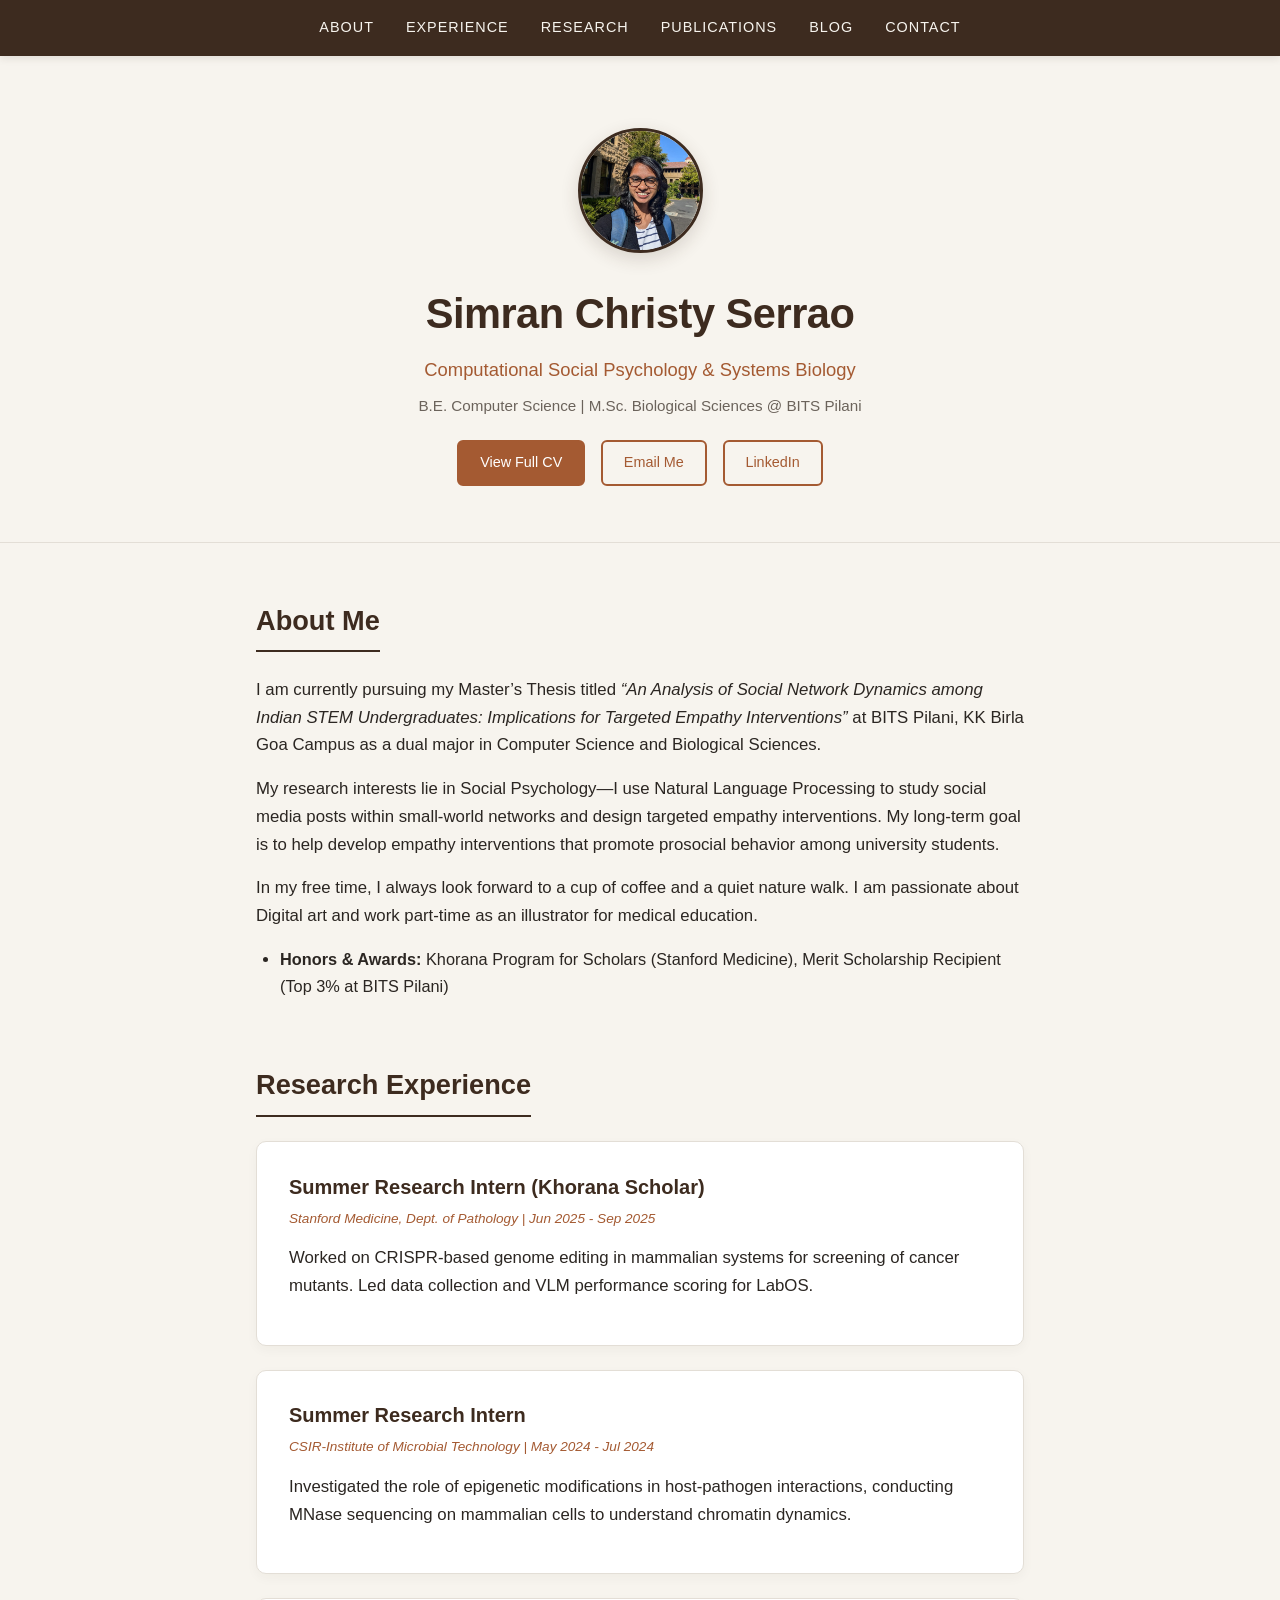
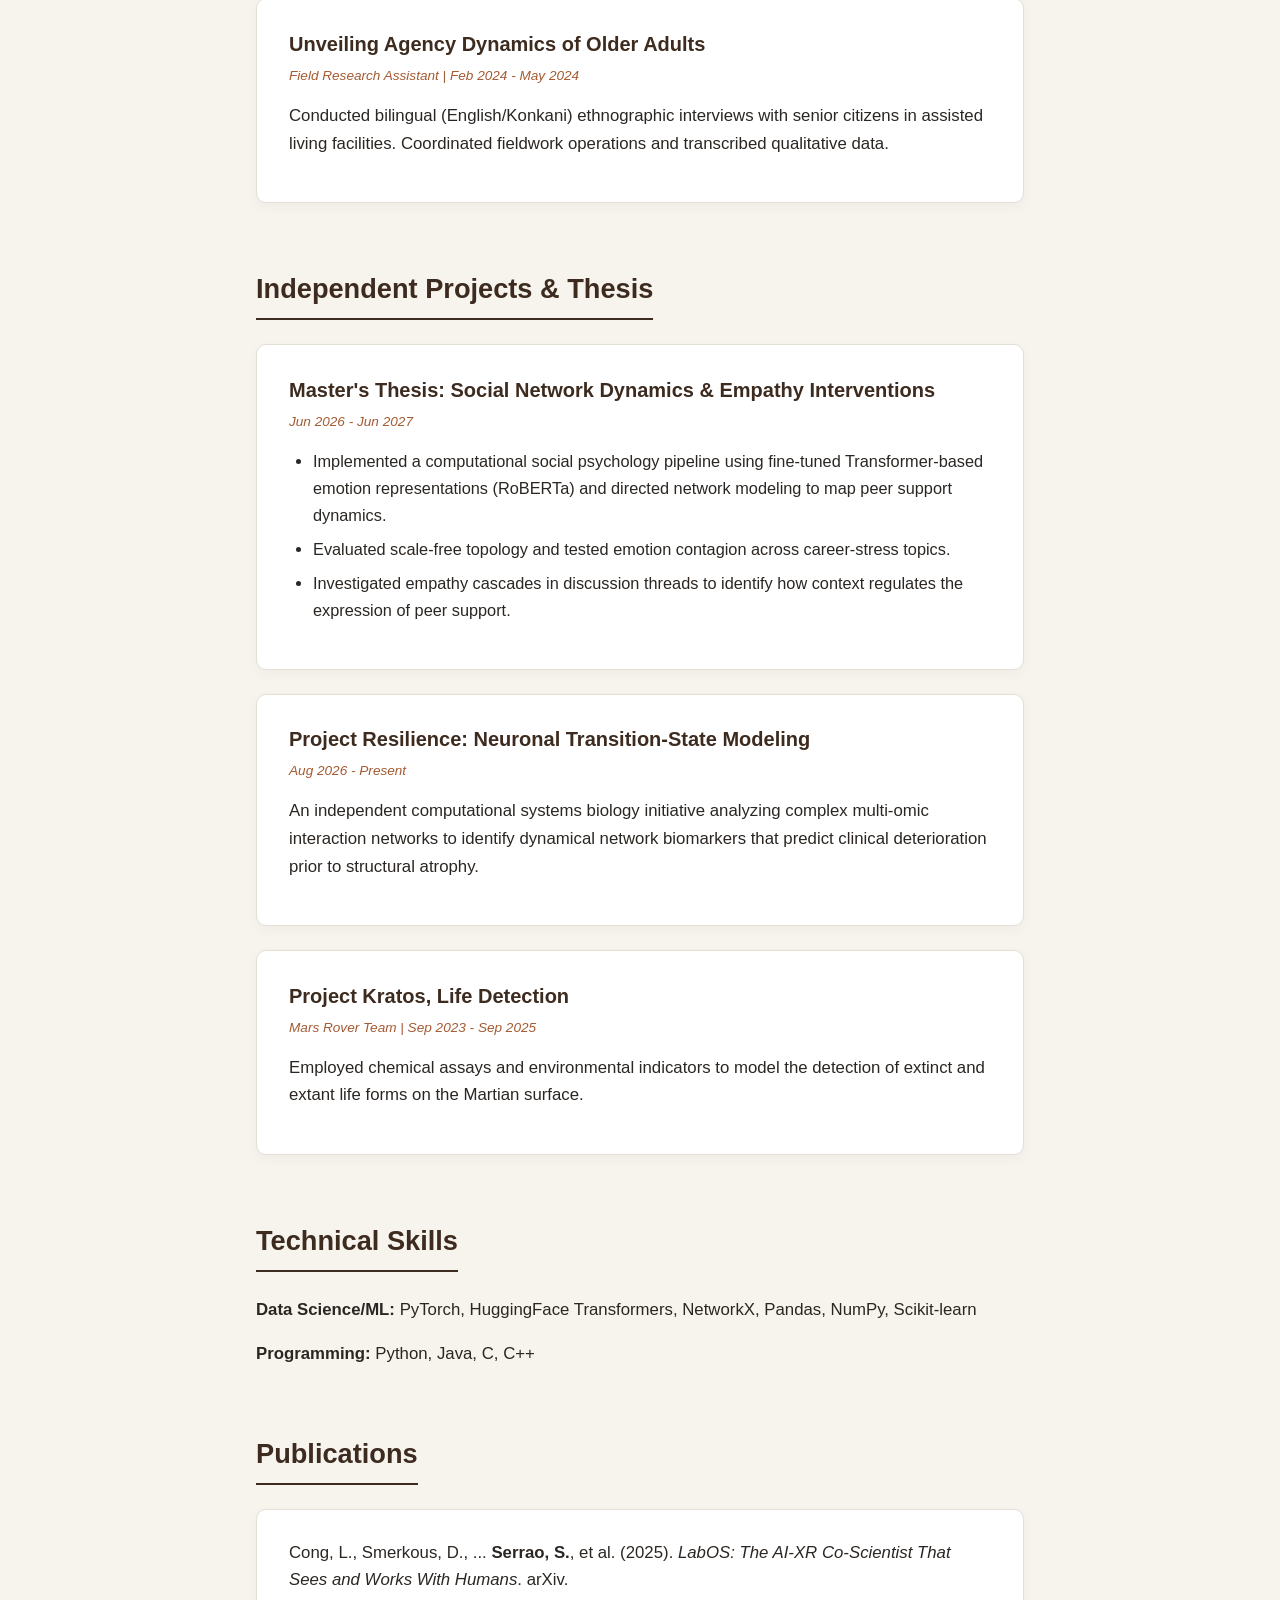
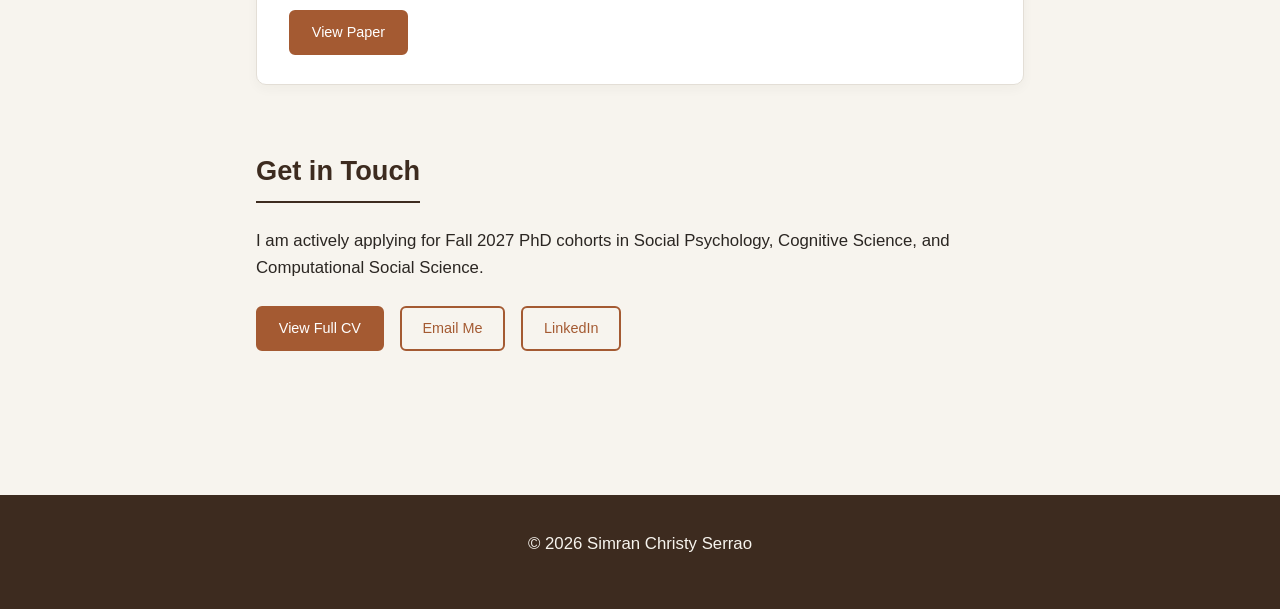
==== commit 272b99fa: "Add files via upload" ====
--- a/index.html
+++ b/index.html
@@ -3,11 +3,11 @@
 <head>
     <meta charset="UTF-8">
     <meta name="viewport" content="width=device-width, initial-scale=1.0">
-    <title>Simran Christy Serrao | Portfolio</title>
+    <title>Simran Christy Serrao</title>
     <meta name="description" content="Simran Christy Serrao — dual-degree researcher (B.E. Computer Science, M.Sc. Biological Sciences) at BITS Pilani working on computational social science, network dynamics, and empathy.">
     <meta name="author" content="Simran Christy Serrao">
     <meta property="og:type" content="website">
-    <meta property="og:title" content="Simran Christy Serrao | Portfolio">
+    <meta property="og:title" content="Simran Christy Serrao">
     <meta property="og:description" content="Computational biology, social network dynamics, and NLP for empathy research.">
     <link rel="icon" href="data:image/svg+xml,<svg xmlns='http://www.w3.org/2000/svg' viewBox='0 0 100 100'><rect width='100' height='100' rx='20' fill='%233d2b1f'/><text x='50' y='66' font-size='48' text-anchor='middle' fill='%23f7f4ee' font-family='Helvetica,Arial,sans-serif'>SS</text></svg>">
     <link rel="stylesheet" href="style.css">
@@ -19,7 +19,7 @@
             <a href="#experience">Experience</a>
             <a href="#projects">Research</a>
             <a href="#publications">Publications</a>
-            <a href="gallery.html">Gallery</a>
+            <a href="blog.html">Blog</a>
             <a href="#contact">Contact</a>
         </div>
     </nav>
--- a/style.css
+++ b/style.css
@@ -233,7 +233,7 @@
 }
 
 /* ==========================================================================
-   GALLERY & MODAL POPUP STYLES
+   BLOG & MODAL POPUP STYLES
    ========================================================================== */
 
 .gallery-hero {
@@ -247,95 +247,44 @@
     margin-top: 1rem;
 }
 
-.art-card {
+/* Clean Editorial Blog Cards */
+.blog-card {
     background: var(--card-bg);
     border: 1px solid var(--card-border);
     border-radius: 12px;
-    overflow: hidden;
-    box-shadow: 0 4px 16px rgba(61, 43, 31, 0.06);
+    padding: 2.2rem 2.2rem 2rem;
+    box-shadow: 0 4px 16px rgba(61, 43, 31, 0.05);
     transition: transform 0.25s ease, box-shadow 0.25s ease;
     display: flex;
     flex-direction: column;
 }
 
-.art-card:hover {
-    transform: translateY(-4px);
-    box-shadow: 0 10px 24px rgba(61, 43, 31, 0.12);
-}
-
-.art-media-wrap {
-    position: relative;
-    background-color: #000000;
-    width: 100%;
-    height: 280px;
-    display: flex;
-    align-items: center;
-    justify-content: center;
-    overflow: hidden;
-    cursor: pointer;
-}
-
-.art-thumbnail {
-    max-width: 90%;
-    max-height: 90%;
-    object-fit: contain;
-    transition: transform 0.3s ease;
-}
-
-.art-media-wrap:hover .art-thumbnail {
-    transform: scale(1.03);
-}
-
-.btn-view-art {
-    position: absolute;
-    bottom: 12px;
-    background: rgba(61, 43, 31, 0.88);
-    color: #ffffff;
-    border: 1px solid rgba(255, 255, 255, 0.25);
-    padding: 0.45rem 1rem;
-    border-radius: 20px;
-    font-size: 0.82rem;
-    font-weight: 500;
-    cursor: pointer;
-    backdrop-filter: blur(4px);
-    transition: background 0.2s ease, transform 0.2s ease;
-}
-
-.btn-view-art:hover {
-    background: var(--accent-color);
-    transform: scale(1.04);
-}
-
-.art-preview-body {
-    padding: 1.6rem 1.6rem 1.8rem;
-    display: flex;
-    flex-direction: column;
-    flex-grow: 1;
-}
-
-.art-preview-body h3 {
-    font-size: 1.35rem;
-    margin-bottom: 0.35rem;
+.blog-card:hover {
+    transform: translateY(-3px);
+    box-shadow: 0 10px 24px rgba(61, 43, 31, 0.1);
+}
+
+.blog-card h3 {
+    font-size: 1.45rem;
+    color: var(--primary-color);
+    margin-top: 0.4rem;
+    margin-bottom: 0.3rem;
     border-bottom: none;
     padding-bottom: 0;
 }
 
-.art-tag {
-    font-size: 0.82rem;
-    color: var(--accent-color);
-    text-transform: uppercase;
-    letter-spacing: 0.8px;
-    font-weight: 600;
-    margin-bottom: 0.8rem;
-}
-
-.art-teaser {
-    font-size: 0.95rem;
-    color: #555;
-    line-height: 1.5;
-    margin-bottom: 1.3rem;
+.blog-teaser {
+    font-size: 1.05rem;
+    line-height: 1.65;
+    color: var(--text-color);
+    margin-top: 0.5rem;
+    margin-bottom: 1.8rem;
     flex-grow: 1;
-    font-style: italic;
+}
+
+.blog-card-footer {
+    display: flex;
+    align-items: center;
 }
 
 /* --- Modal Overlay & Popup Dialog --- */
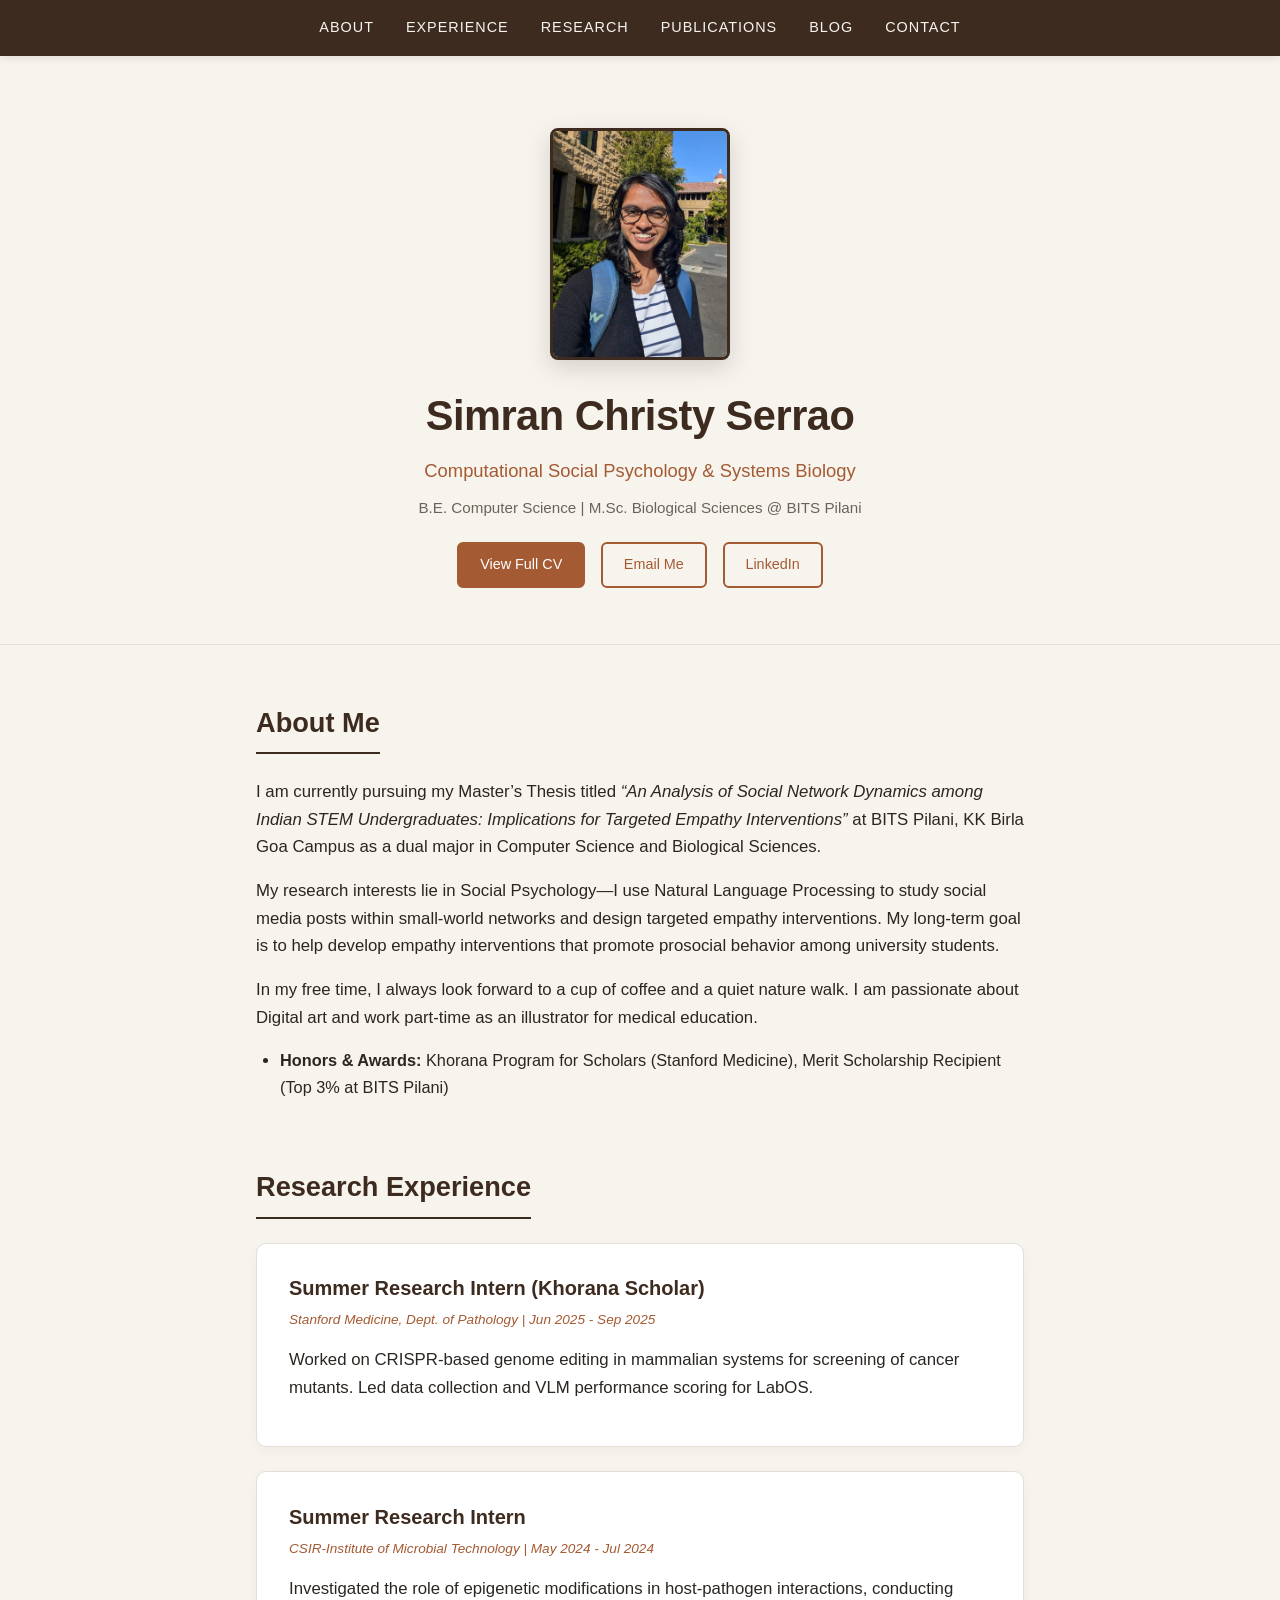
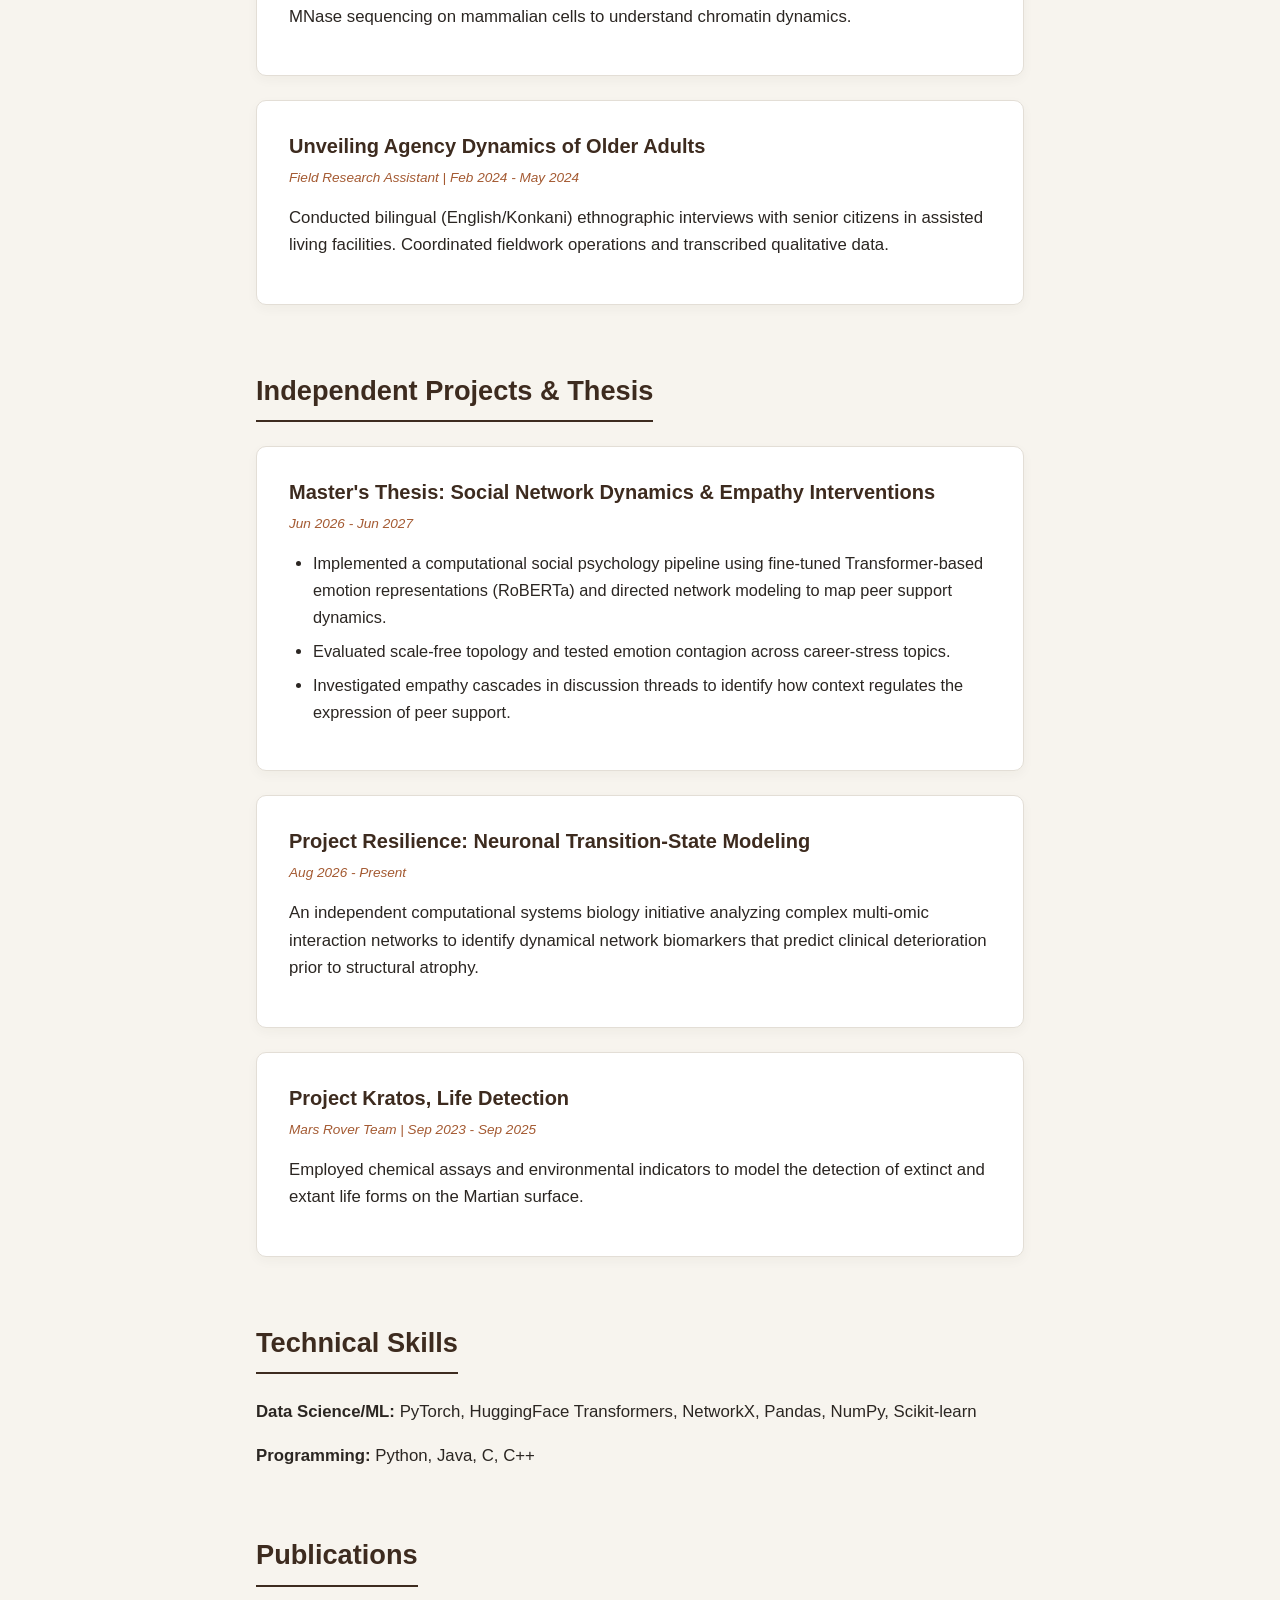
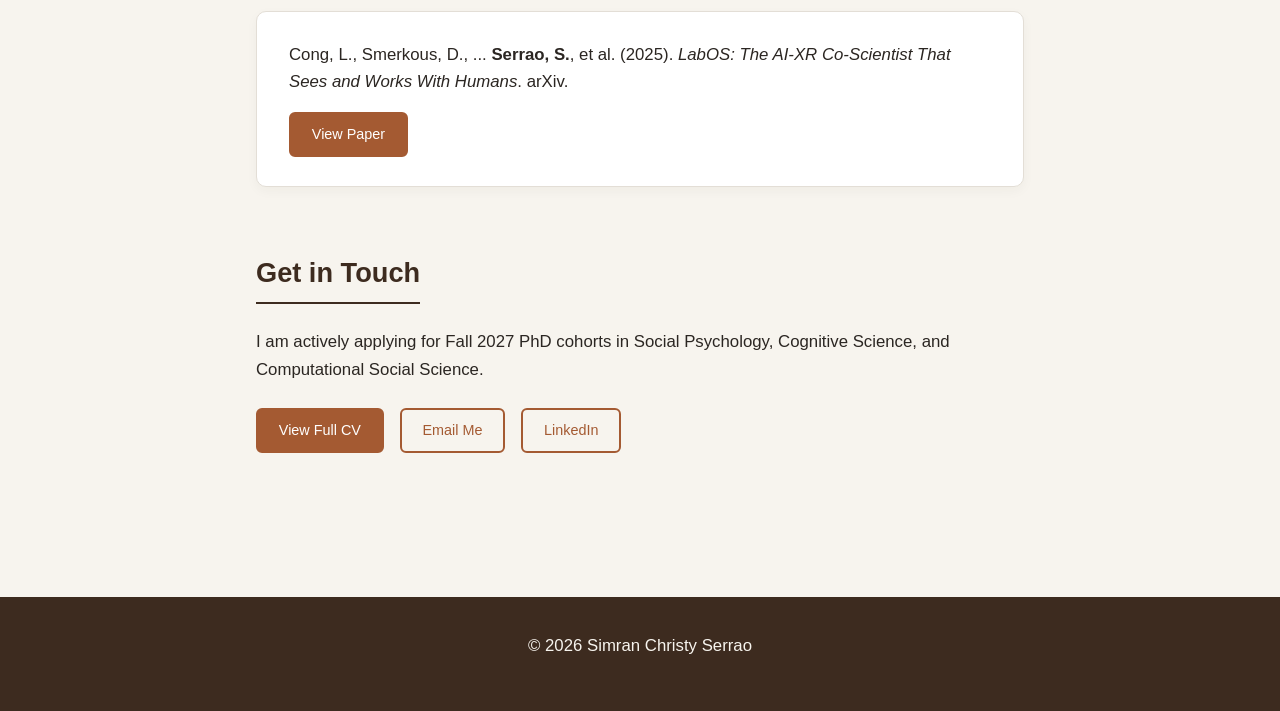
==== commit 1fa5440d: "Add files via upload" ====
--- a/index.html
+++ b/index.html
@@ -27,7 +27,10 @@
     <!-- Clean Centered Hero Header -->
     <header class="hero">
         <div class="hero-content">
-            <img src="profile.jpg" alt="Simran Christy Serrao" class="profile-img">
+            <div class="profile-img-wrapper">
+                <img src="profile.jpg" alt="Simran Christy Serrao" class="profile-img profile-img-default">
+                <img src="profile2.jpg" alt="Simran Christy Serrao" class="profile-img profile-img-hover" onerror="if(!this.dataset.tried){this.dataset.tried='1';this.src='profile2.png';}else{this.style.display='none';}">
+            </div>
             <h1>Simran Christy Serrao</h1>
             <h2>Computational Social Psychology &amp; Systems Biology</h2>
             <p class="hero-affiliation">B.E. Computer Science | M.Sc. Biological Sciences @ BITS Pilani</p>
--- a/style.css
+++ b/style.css
@@ -1,5 +1,5 @@
 /* ==========================================================================
-   SIMRAN CHRISTY SERRAO — ACADEMIC PORTFOLIO
+   SIMRAN CHRISTY SERRAO — ACADEMIC WEBSITE
    Clean Centered Minimalist Theme (Earth Brown Palette)
    ========================================================================== */
 
@@ -77,20 +77,54 @@
     margin: 0 auto;
 }
 
+/* --- Profile Picture (Hover Swap) --- */
+.profile-img-wrapper {
+    position: relative;
+    width: 180px;
+    height: 232px;
+    aspect-ratio: 3.5 / 4.5;
+    margin: 0 auto 1.4rem;
+    border-radius: 8px;
+    overflow: hidden;
+    border: 3px solid var(--primary-color);
+    box-shadow: 0 8px 24px rgba(61, 43, 31, 0.18);
+    transition: transform 0.25s ease, box-shadow 0.25s ease;
+    cursor: pointer;
+}
+
+.profile-img-wrapper:hover {
+    transform: translateY(-2px) scale(1.02);
+    box-shadow: 0 12px 28px rgba(61, 43, 31, 0.24);
+}
+
 .profile-img {
-    width: 125px;
-    height: 125px;
-    border-radius: 50%;
+    position: absolute;
+    top: 0;
+    left: 0;
+    width: 100%;
+    height: 100%;
     object-fit: cover;
     object-position: center top;
-    border: 3px solid var(--primary-color);
-    box-shadow: 0 6px 18px rgba(61, 43, 31, 0.16);
-    margin-bottom: 1.2rem;
-    transition: transform 0.25s ease;
-}
-
-.profile-img:hover {
-    transform: scale(1.04);
+    display: block;
+    transition: opacity 0.35s ease-in-out;
+}
+
+.profile-img-default {
+    opacity: 1;
+    z-index: 1;
+}
+
+.profile-img-hover {
+    opacity: 0;
+    z-index: 2;
+}
+
+.profile-img-wrapper:hover .profile-img-hover {
+    opacity: 1;
+}
+
+.profile-img-wrapper:hover .profile-img-default {
+    opacity: 0;
 }
 
 .hero h1 {
@@ -233,237 +267,103 @@
 }
 
 /* ==========================================================================
-   BLOG & MODAL POPUP STYLES
+   BLOG & ESSAY STYLES (Direct View, No Pop-up)
    ========================================================================== */
 
-.gallery-hero {
-    padding: 3.5rem 1rem 2.8rem;
-}
-
-.art-grid {
-    display: grid;
-    grid-template-columns: repeat(auto-fit, minmax(320px, 1fr));
-    gap: 2.5rem;
-    margin-top: 1rem;
-}
-
-/* Clean Editorial Blog Cards */
-.blog-card {
+.blog-direct-main {
+    max-width: 820px;
+    margin: 0 auto;
+    padding: 3rem 1.2rem 5rem;
+}
+
+.essay-container {
     background: var(--card-bg);
     border: 1px solid var(--card-border);
-    border-radius: 12px;
-    padding: 2.2rem 2.2rem 2rem;
-    box-shadow: 0 4px 16px rgba(61, 43, 31, 0.05);
-    transition: transform 0.25s ease, box-shadow 0.25s ease;
+    border-radius: 14px;
+    overflow: hidden;
+    box-shadow: 0 4px 20px rgba(61, 43, 31, 0.06);
+}
+
+.essay-artwork-frame {
+    background-color: #000000;
     display: flex;
-    flex-direction: column;
-}
-
-.blog-card:hover {
-    transform: translateY(-3px);
-    box-shadow: 0 10px 24px rgba(61, 43, 31, 0.1);
-}
-
-.blog-card h3 {
-    font-size: 1.45rem;
-    color: var(--primary-color);
-    margin-top: 0.4rem;
-    margin-bottom: 0.3rem;
-    border-bottom: none;
-    padding-bottom: 0;
-}
-
-.blog-teaser {
-    font-size: 1.05rem;
-    line-height: 1.65;
-    color: var(--text-color);
-    margin-top: 0.5rem;
-    margin-bottom: 1.8rem;
-    flex-grow: 1;
-}
-
-.blog-card-footer {
-    display: flex;
-    align-items: center;
-}
-
-/* --- Modal Overlay & Popup Dialog --- */
-.art-modal {
-    display: none;
-    position: fixed;
-    top: 0;
-    left: 0;
-    width: 100%;
-    height: 100%;
-    z-index: 1000;
     justify-content: center;
     align-items: center;
-    padding: 1.5rem;
-}
-
-.art-modal.active {
-    display: flex;
-    animation: fadeInModal 0.25s ease-out;
-}
-
-@keyframes fadeInModal {
-    from { opacity: 0; }
-    to { opacity: 1; }
-}
-
-.art-modal-backdrop {
-    position: absolute;
-    top: 0;
-    left: 0;
-    width: 100%;
-    height: 100%;
-    background-color: rgba(20, 14, 10, 0.78);
-    backdrop-filter: blur(6px);
-}
-
-.art-modal-container {
-    position: relative;
-    z-index: 1001;
-    background: var(--card-bg);
-    width: 100%;
-    max-width: 960px;
-    max-height: 90vh;
-    border-radius: 14px;
-    overflow-y: auto;
-    box-shadow: 0 20px 48px rgba(0, 0, 0, 0.35);
-    border: 1px solid var(--card-border);
-    animation: slideUpModal 0.28s cubic-bezier(0.16, 1, 0.3, 1);
-}
-
-@keyframes slideUpModal {
-    from { transform: translateY(24px) scale(0.97); opacity: 0; }
-    to { transform: translateY(0) scale(1); opacity: 1; }
-}
-
-.modal-close-btn {
-    position: absolute;
-    top: 14px;
-    right: 18px;
-    z-index: 1002;
-    background: rgba(61, 43, 31, 0.1);
-    border: none;
-    font-size: 1.8rem;
-    line-height: 1;
-    width: 38px;
-    height: 38px;
-    border-radius: 50%;
-    color: var(--primary-color);
-    cursor: pointer;
-    display: flex;
-    align-items: center;
-    justify-content: center;
-    transition: background 0.2s ease, transform 0.2s ease;
-}
-
-.modal-close-btn:hover {
-    background: var(--accent-color);
-    color: #ffffff;
-    transform: rotate(90deg);
-}
-
-.art-modal-layout {
-    display: grid;
-    grid-template-columns: 1fr 1.15fr;
-    align-items: stretch;
-    min-height: 480px;
-}
-
-.art-modal-image-col {
-    background-color: #000000;
-    display: flex;
-    align-items: center;
-    justify-content: center;
-    padding: 2rem 1.5rem;
-    border-top-left-radius: 14px;
-    border-bottom-left-radius: 14px;
-}
-
-.art-frame img {
+    padding: 2.2rem 1.5rem;
+}
+
+.essay-artwork-img {
     max-width: 100%;
-    max-height: 70vh;
+    max-height: 520px;
     height: auto;
     object-fit: contain;
     display: block;
     margin: 0 auto;
-}
-
-.art-modal-text-col {
-    padding: 3rem 2.5rem;
-    display: flex;
-    flex-direction: column;
-    justify-content: center;
-}
-
-.art-modal-badge {
-    font-size: 0.78rem;
+    border-radius: 4px;
+}
+
+.essay-content {
+    padding: 3rem 2.8rem 2.8rem;
+}
+
+.essay-badge {
+    font-size: 0.8rem;
     text-transform: uppercase;
-    letter-spacing: 1px;
+    letter-spacing: 1.2px;
     font-weight: 700;
     color: var(--accent-color);
     margin-bottom: 0.6rem;
-}
-
-.art-modal-text-col h2 {
+    display: inline-block;
+}
+
+.essay-content h1 {
     color: var(--primary-color);
-    font-size: 1.85rem;
-    margin-bottom: 1.4rem;
+    font-size: 2.1rem;
+    margin-bottom: 1.6rem;
+    font-weight: 700;
     line-height: 1.25;
-    font-weight: 700;
-}
-
-.art-modal-essay p {
-    font-size: 1.04rem;
-    line-height: 1.72;
+}
+
+.essay-body p {
+    font-size: 1.1rem;
+    line-height: 1.8;
     color: var(--text-color);
-    margin-bottom: 1rem;
-}
-
-.art-modal-footer {
-    margin-top: 1rem;
+    margin-bottom: 1.3rem;
+}
+
+.essay-signoff {
+    margin-top: 1.8rem;
     border-top: 1px solid var(--card-border);
-    padding-top: 0.8rem;
-}
-
-.art-author {
+    padding-top: 1.2rem;
+}
+
+.essay-author {
     font-style: italic;
     color: var(--accent-color);
     font-weight: 600;
-    font-size: 0.95rem;
-}
-
-/* --- Mobile Responsiveness for Modal & Gallery --- */
-@media (max-width: 768px) {
-    .art-modal-layout {
-        grid-template-columns: 1fr;
-    }
-
-    .art-modal-image-col {
-        border-top-left-radius: 14px;
-        border-top-right-radius: 14px;
-        border-bottom-left-radius: 0;
-        padding: 1.8rem 1rem;
-        min-height: 260px;
-    }
-
-    .art-frame img {
-        max-height: 40vh;
-    }
-
-    .art-modal-text-col {
+    font-size: 1.05rem;
+}
+
+@media (max-width: 600px) {
+    .blog-direct-main {
+        padding: 1.8rem 1rem 3.5rem;
+    }
+
+    .essay-artwork-frame {
+        padding: 1.4rem 0.8rem;
+    }
+
+    .essay-content {
         padding: 1.8rem 1.4rem;
     }
 
-    .art-modal-text-col h2 {
-        font-size: 1.5rem;
-    }
-
-    .art-modal {
-        padding: 0.8rem;
+    .essay-content h1 {
+        font-size: 1.6rem;
+    }
+
+    .essay-body p {
+        font-size: 1rem;
+        line-height: 1.7;
     }
 }
 
@@ -487,6 +387,11 @@
         padding: 3.5rem 1rem 2.5rem;
     }
 
+    .profile-img-wrapper {
+        width: 150px;
+        height: 193px;
+    }
+
     .hero h1 {
         font-size: 2.1rem;
     }
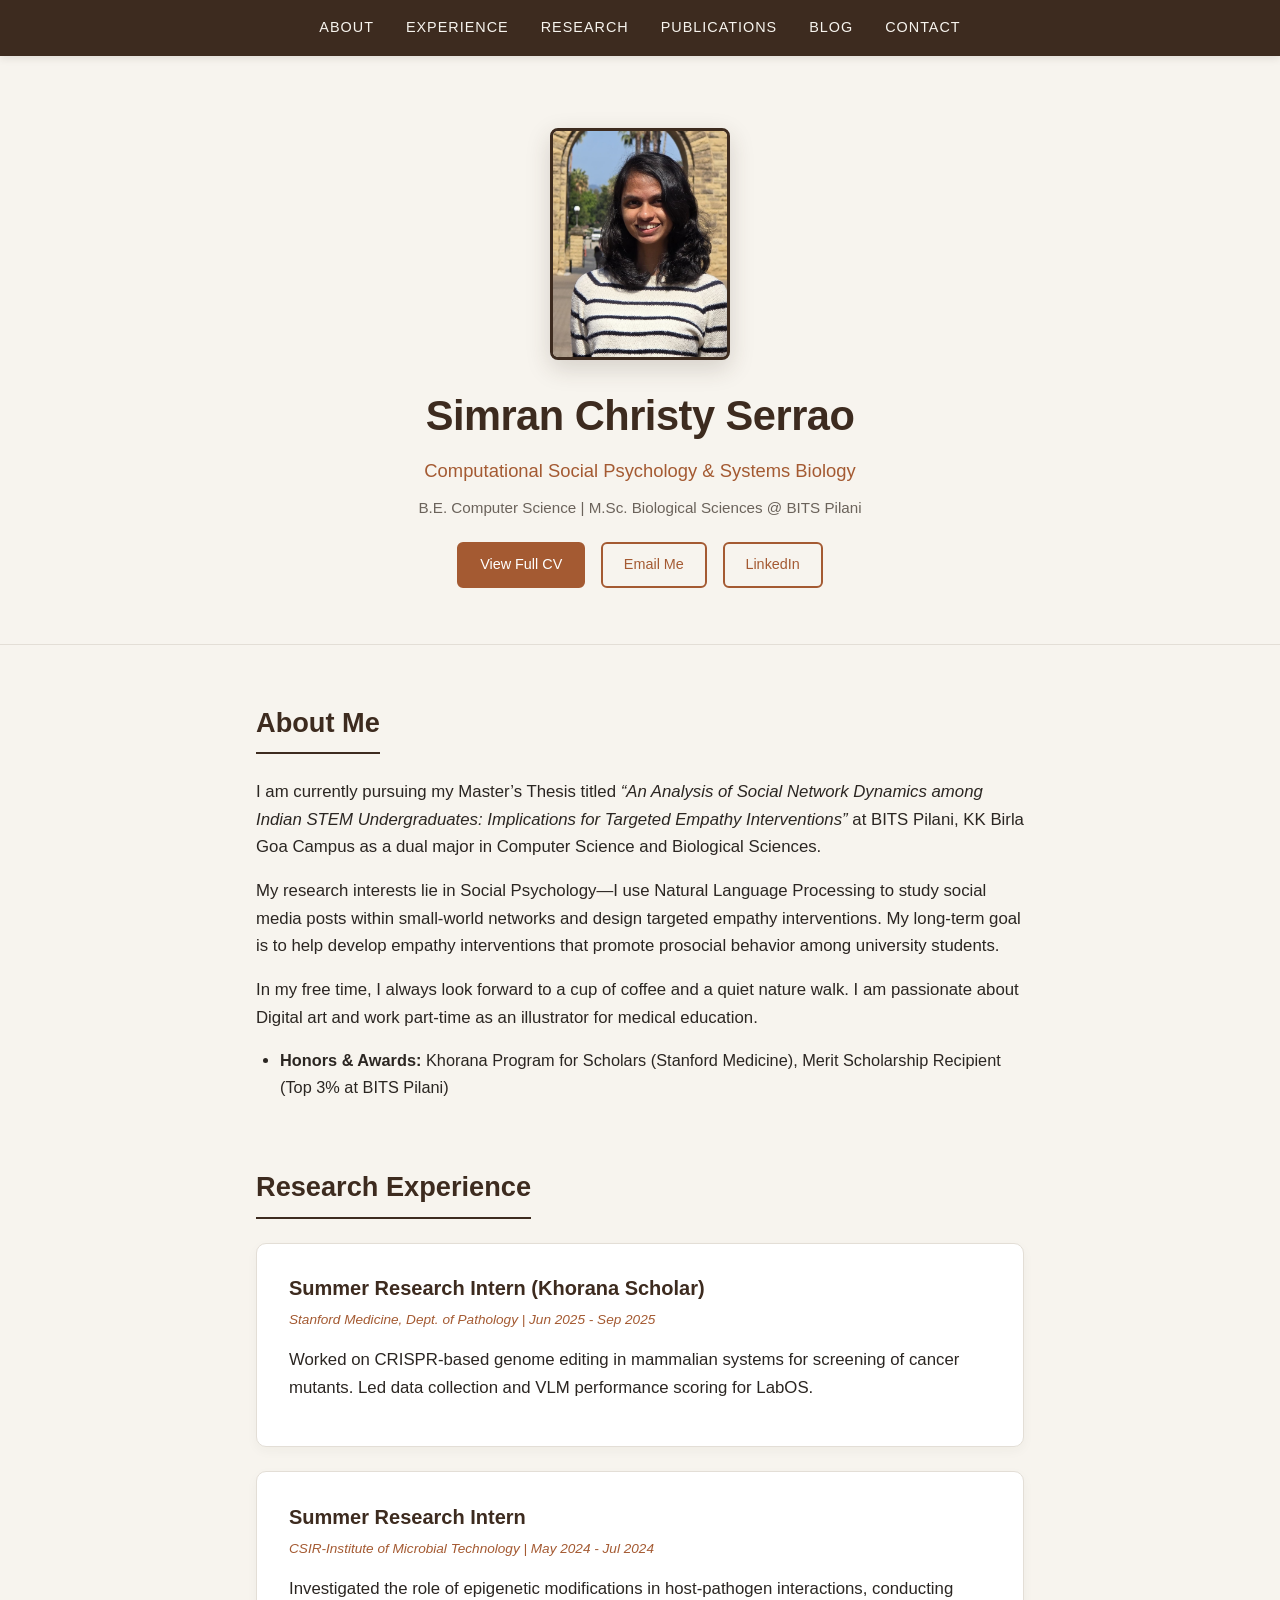
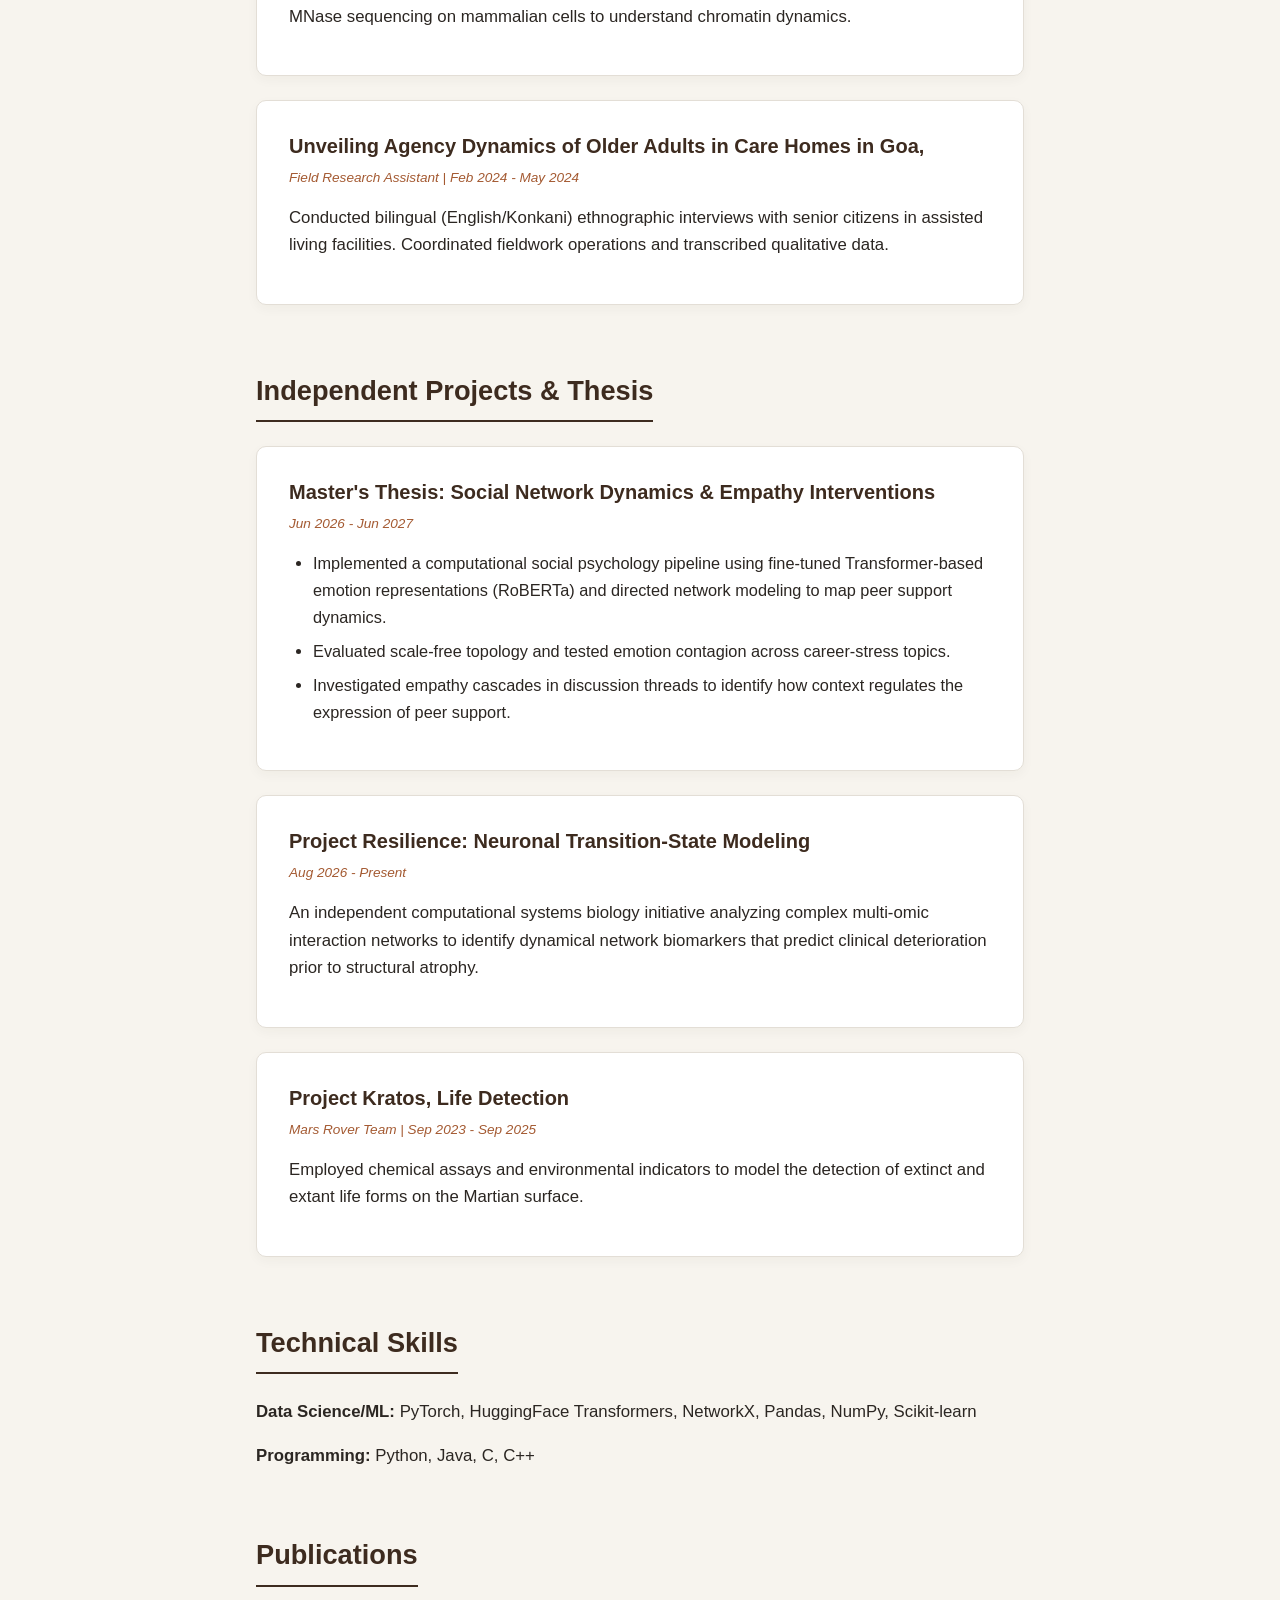
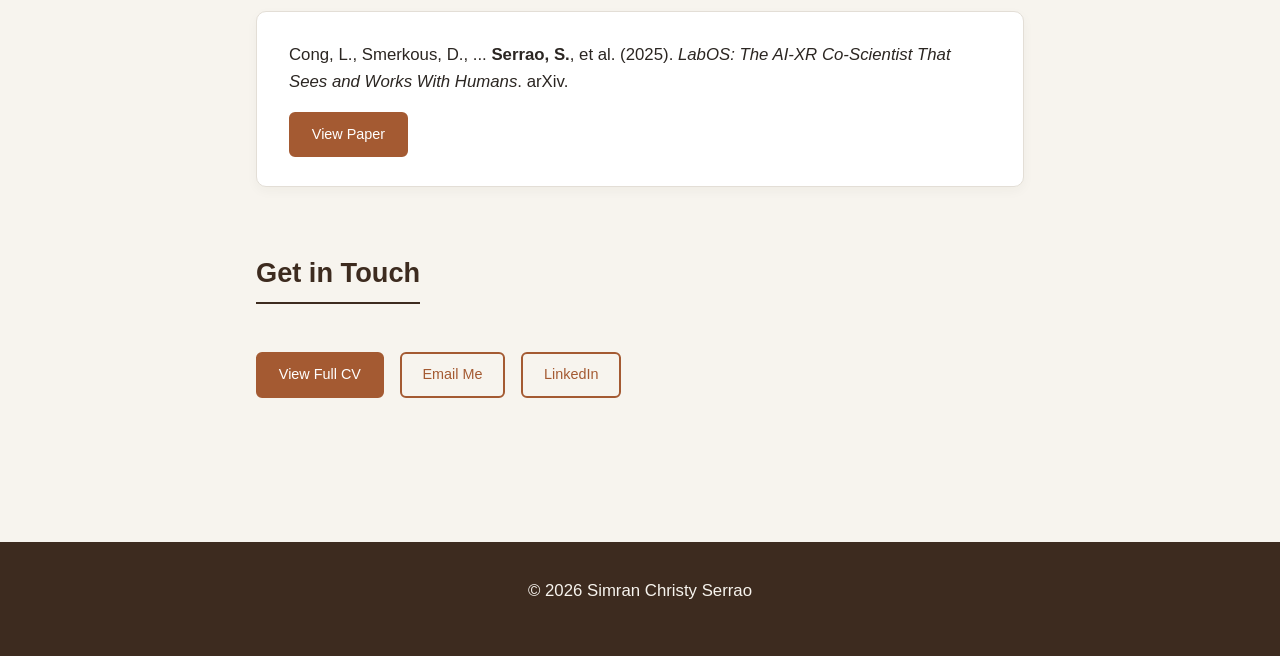
==== commit 67d8d3b3: "Modify project title and contact section content Updated project title and removed application statu" ====
--- a/index.html
+++ b/index.html
@@ -69,7 +69,7 @@
             </div>
 
             <div class="project-card">
-                <h4>Unveiling Agency Dynamics of Older Adults</h4>
+                <h4>Unveiling Agency Dynamics of Older Adults in Care Homes in Goa,</h4>
                 <p class="date">Field Research Assistant | Feb 2024 - May 2024</p>
                 <p>Conducted bilingual (English/Konkani) ethnographic interviews with senior citizens in assisted living facilities. Coordinated fieldwork operations and transcribed qualitative data.</p>
             </div>
@@ -117,7 +117,6 @@
 
         <section id="contact">
             <h3>Get in Touch</h3>
-            <p>I am actively applying for Fall 2027 PhD cohorts in Social Psychology, Cognitive Science, and Computational Social Science.</p>
             <div class="contact-links">
                 <a href="cv.pdf" target="_blank" rel="noopener" class="btn">View Full CV</a>
                 <a href="mailto:f20220332@goa.bits-pilani.ac.in" class="btn btn-outline">Email Me</a>
@@ -130,4 +129,4 @@
         <p>&copy; 2026 Simran Christy Serrao</p>
     </footer>
 </body>
-</html>+</html>
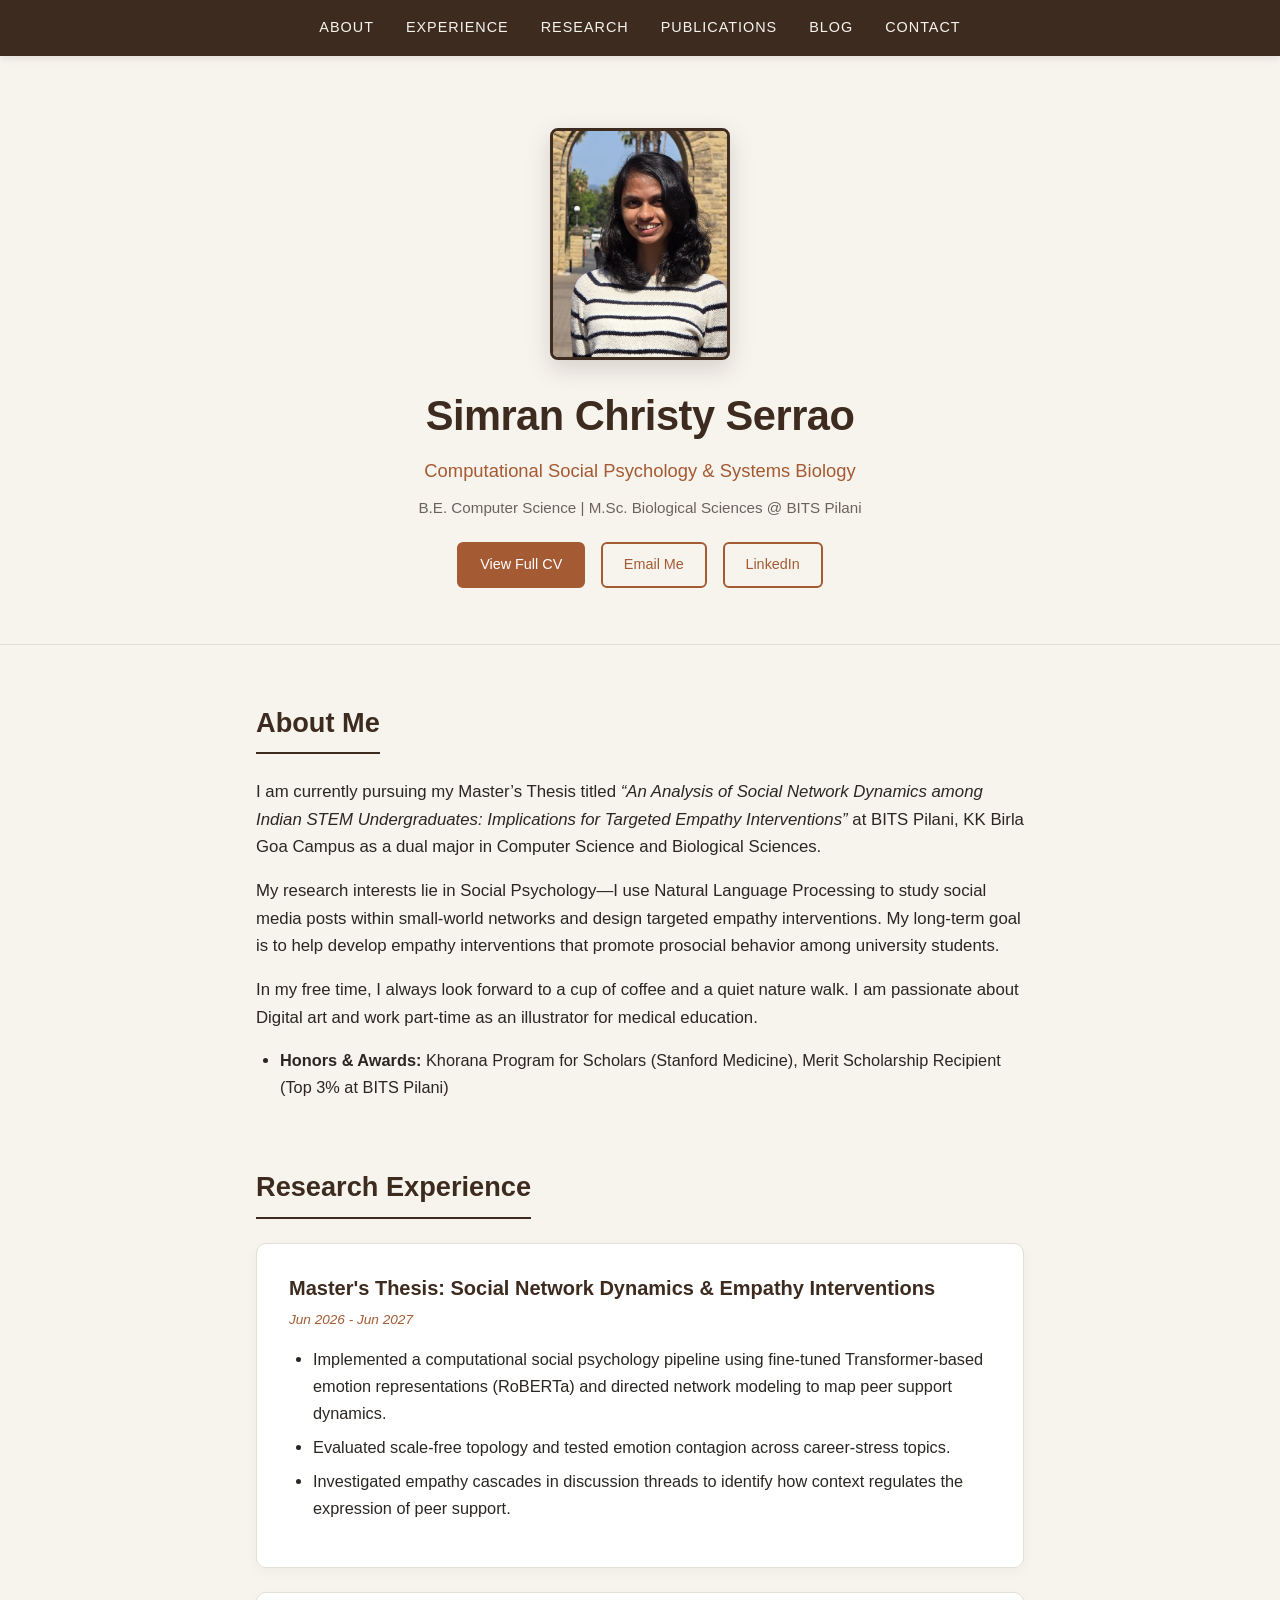
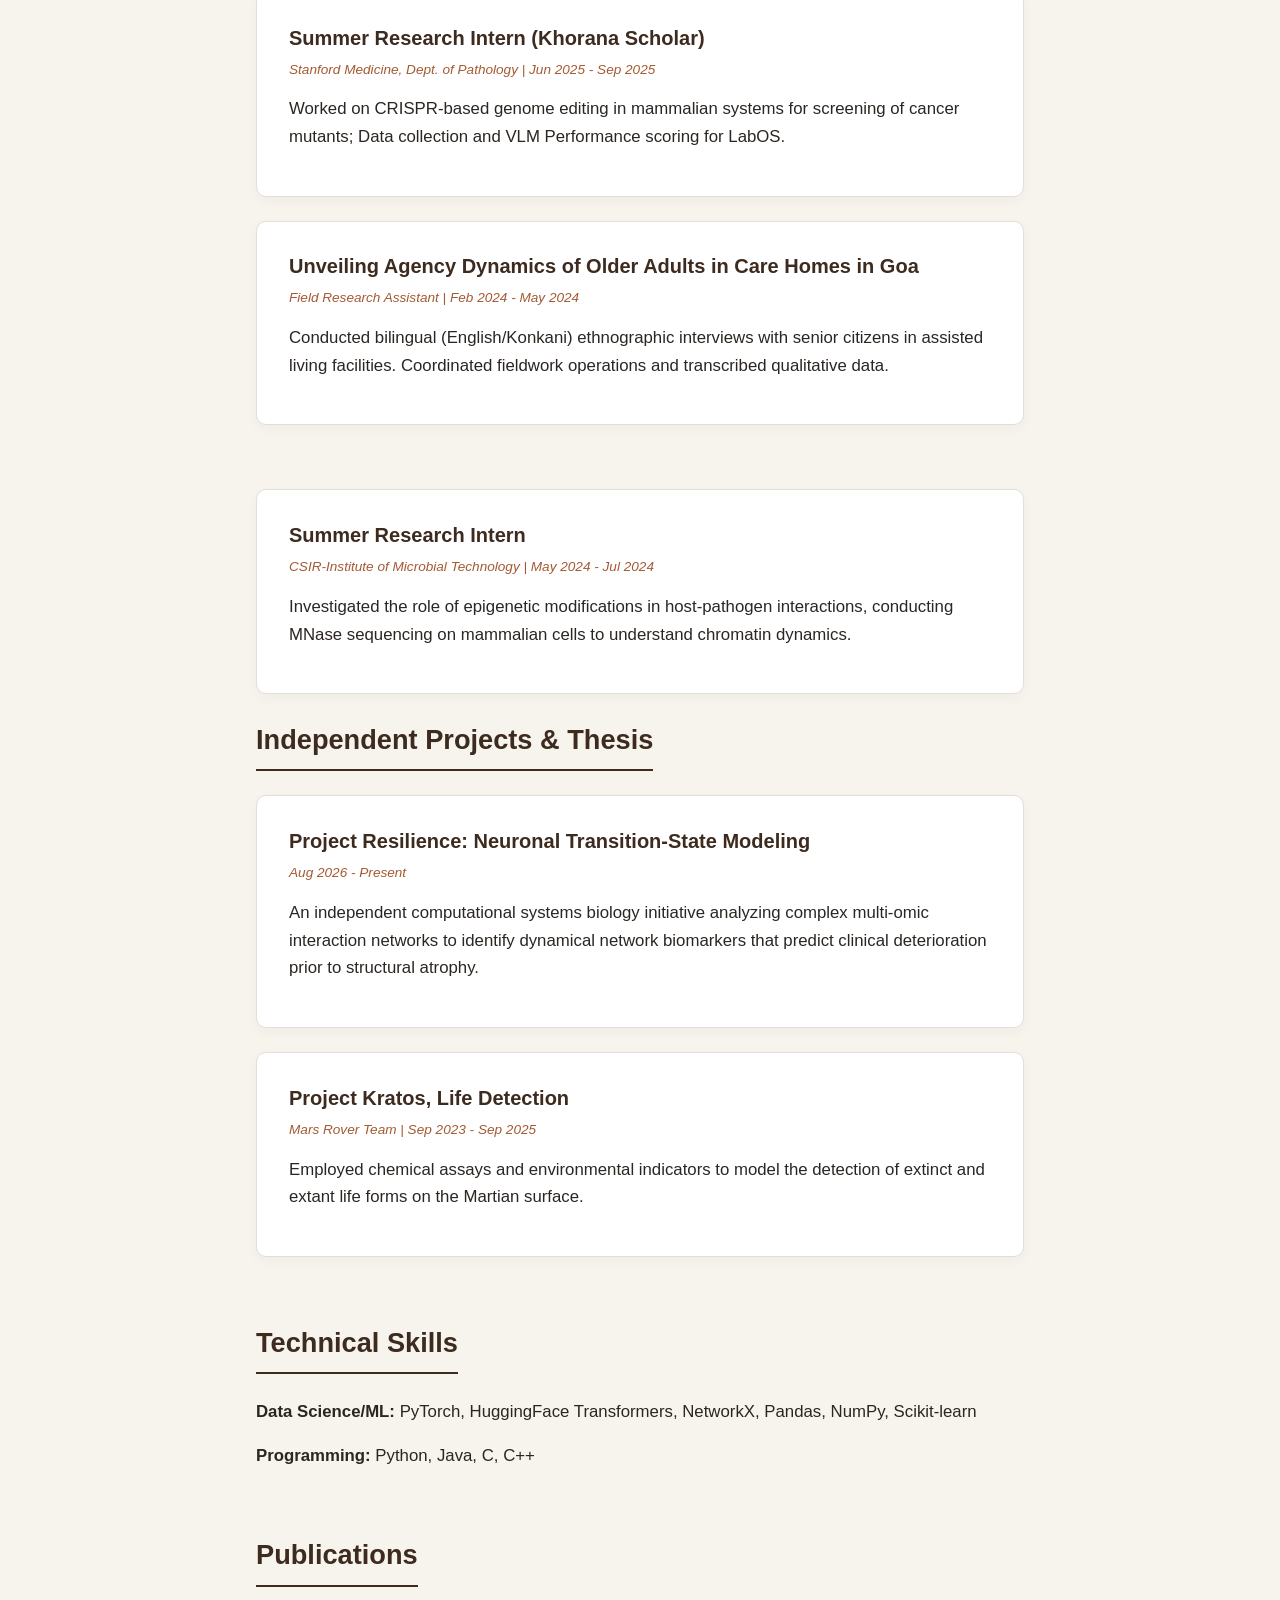
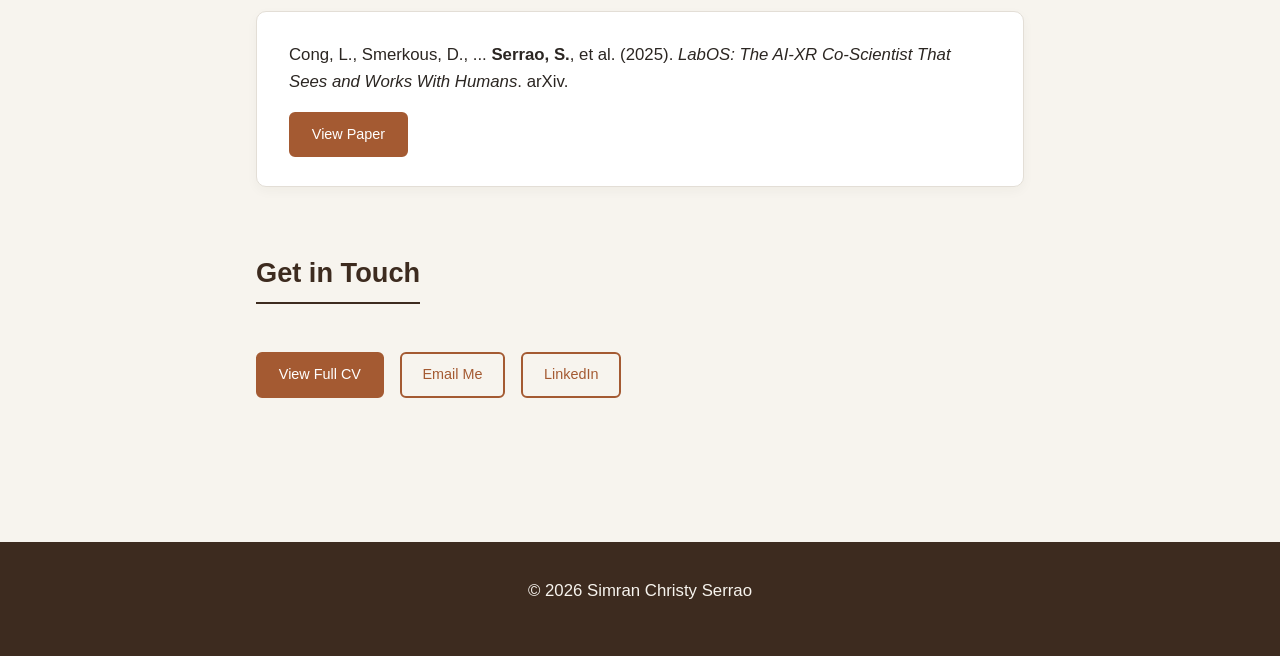
==== commit af77b144: "Update index.html" ====
--- a/index.html
+++ b/index.html
@@ -55,29 +55,7 @@
 
         <section id="experience">
             <h3>Research Experience</h3>
-            
-            <div class="project-card">
-                <h4>Summer Research Intern (Khorana Scholar)</h4>
-                <p class="date">Stanford Medicine, Dept. of Pathology | Jun 2025 - Sep 2025</p>
-                <p>Worked on CRISPR-based genome editing in mammalian systems for screening of cancer mutants. Led data collection and VLM performance scoring for LabOS.</p>
-            </div>
 
-            <div class="project-card">
-                <h4>Summer Research Intern</h4>
-                <p class="date">CSIR-Institute of Microbial Technology | May 2024 - Jul 2024</p>
-                <p>Investigated the role of epigenetic modifications in host-pathogen interactions, conducting MNase sequencing on mammalian cells to understand chromatin dynamics.</p>
-            </div>
-
-            <div class="project-card">
-                <h4>Unveiling Agency Dynamics of Older Adults in Care Homes in Goa,</h4>
-                <p class="date">Field Research Assistant | Feb 2024 - May 2024</p>
-                <p>Conducted bilingual (English/Konkani) ethnographic interviews with senior citizens in assisted living facilities. Coordinated fieldwork operations and transcribed qualitative data.</p>
-            </div>
-        </section>
-
-        <section id="projects">
-            <h3>Independent Projects &amp; Thesis</h3>
-            
             <div class="project-card">
                 <h4>Master's Thesis: Social Network Dynamics &amp; Empathy Interventions</h4>
                 <p class="date">Jun 2026 - Jun 2027</p>
@@ -87,6 +65,32 @@
                     <li>Investigated empathy cascades in discussion threads to identify how context regulates the expression of peer support.</li>
                 </ul>
             </div>
+            
+            <div class="project-card">
+                <h4>Summer Research Intern (Khorana Scholar)</h4>
+                <p class="date">Stanford Medicine, Dept. of Pathology | Jun 2025 - Sep 2025</p>
+                <p>Worked on CRISPR-based genome editing in mammalian systems for screening of cancer mutants; Data collection and VLM Performance scoring for LabOS.</p>
+            </div>
+
+           
+
+            <div class="project-card">
+                <h4>Unveiling Agency Dynamics of Older Adults in Care Homes in Goa</h4>
+                <p class="date">Field Research Assistant | Feb 2024 - May 2024</p>
+                <p>Conducted bilingual (English/Konkani) ethnographic interviews with senior citizens in assisted living facilities. Coordinated fieldwork operations and transcribed qualitative data.</p>
+            </div>
+        </section>
+
+         <div class="project-card">
+                <h4>Summer Research Intern</h4>
+                <p class="date">CSIR-Institute of Microbial Technology | May 2024 - Jul 2024</p>
+                <p>Investigated the role of epigenetic modifications in host-pathogen interactions, conducting MNase sequencing on mammalian cells to understand chromatin dynamics.</p>
+            </div>
+
+        <section id="projects">
+            <h3>Independent Projects &amp; Thesis</h3>
+            
+            
 
             <div class="project-card">
                 <h4>Project Resilience: Neuronal Transition-State Modeling</h4>
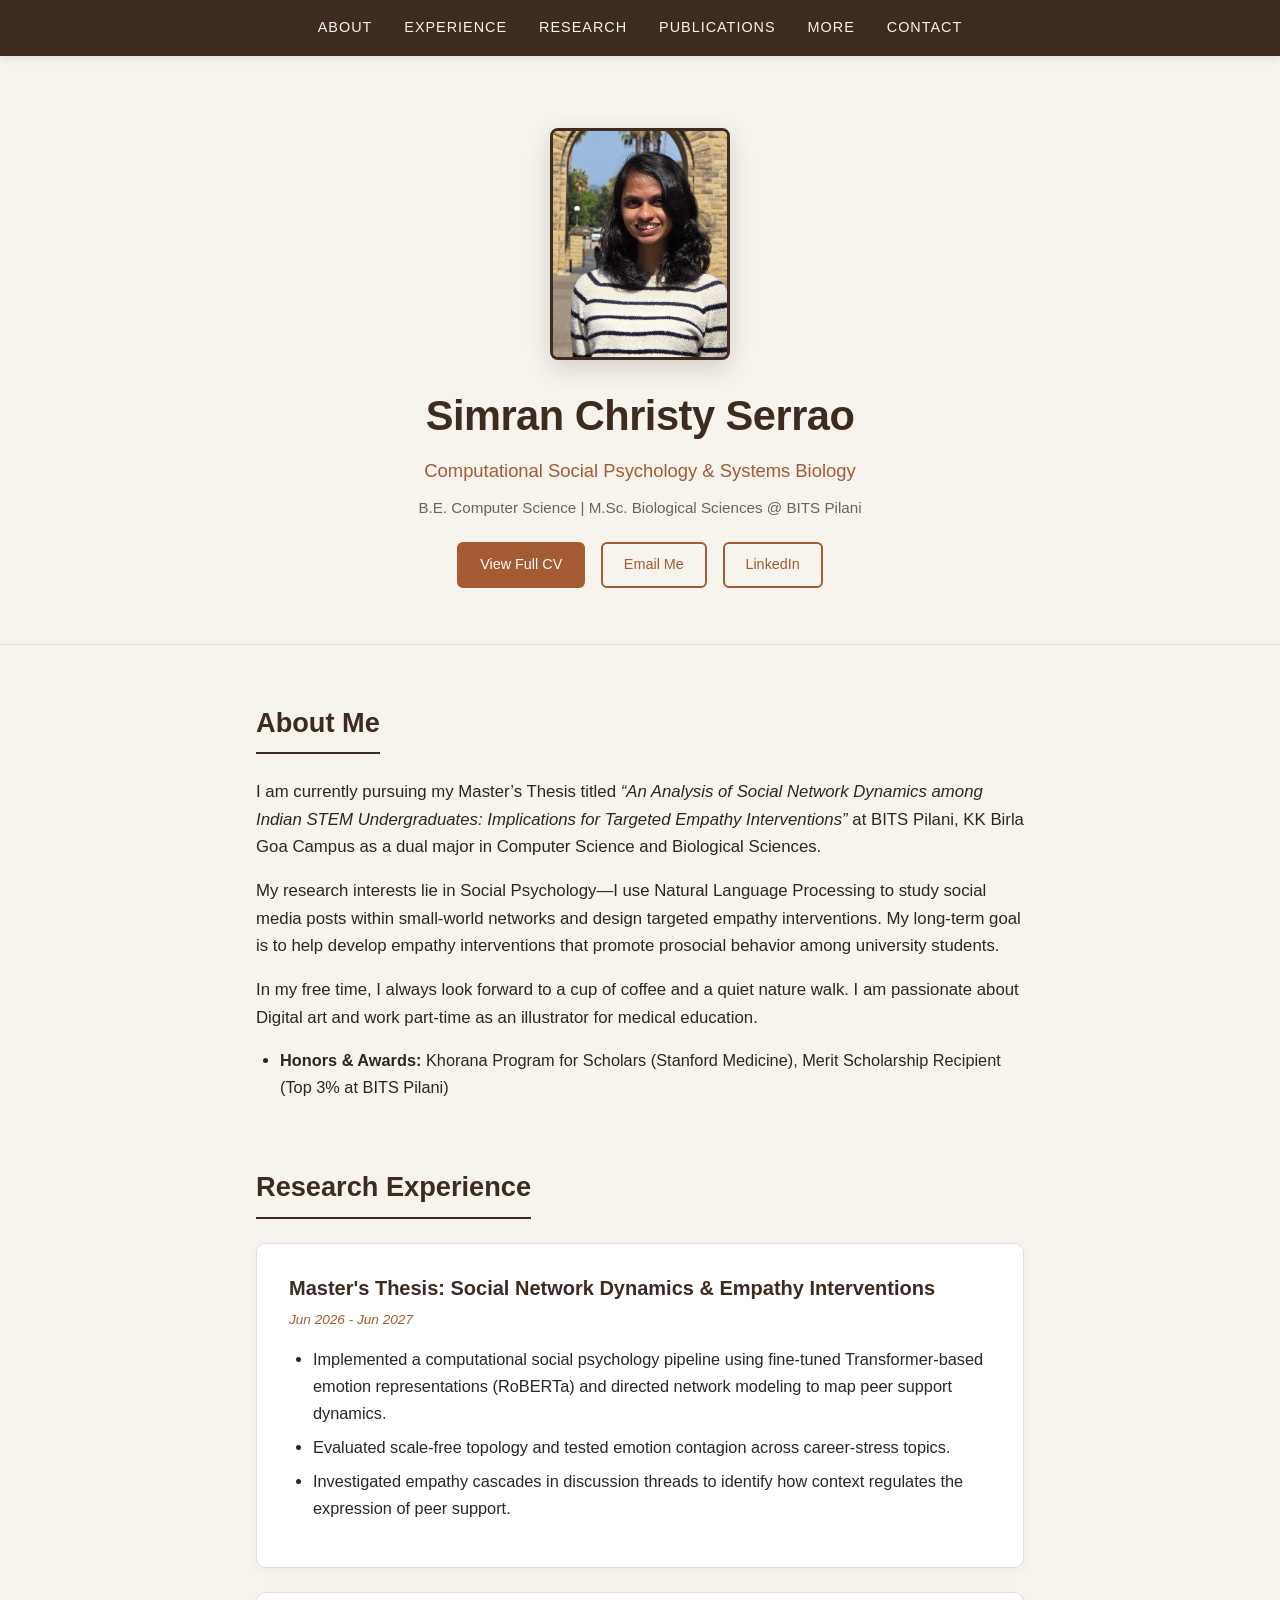
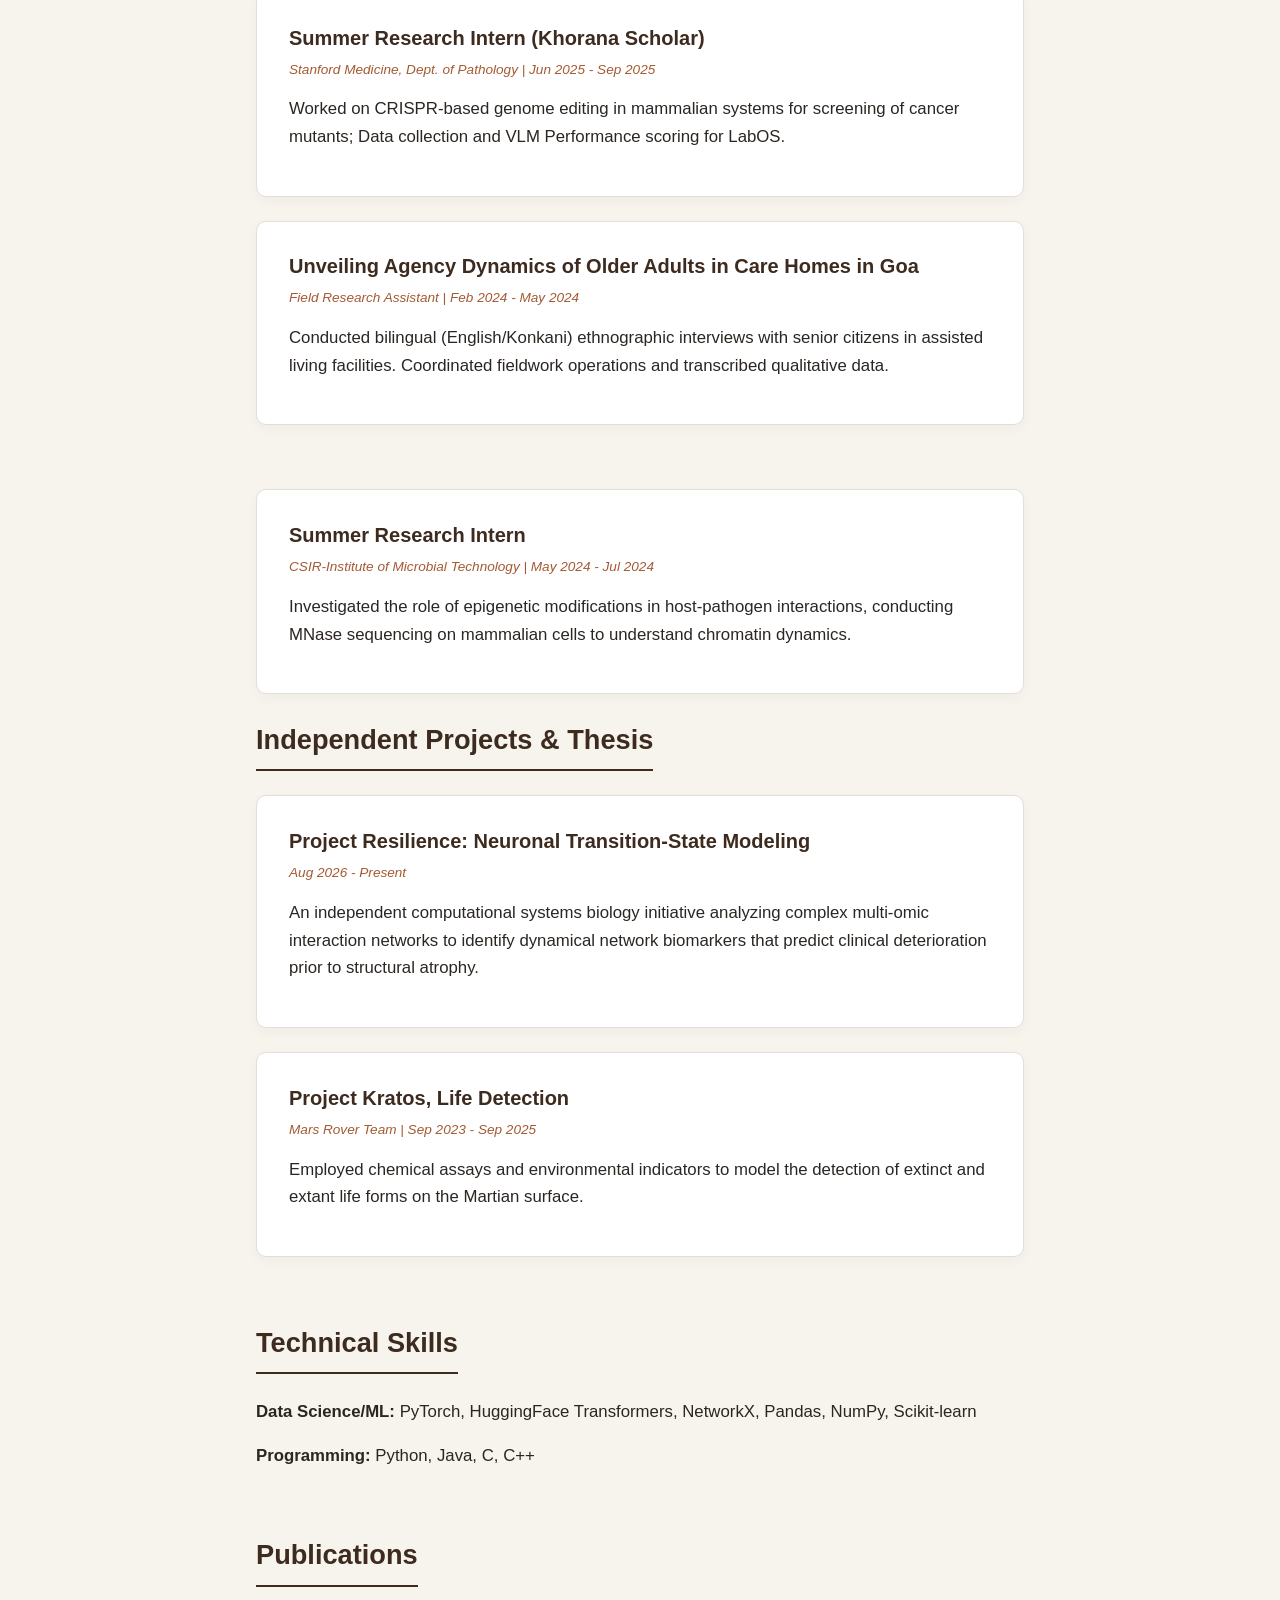
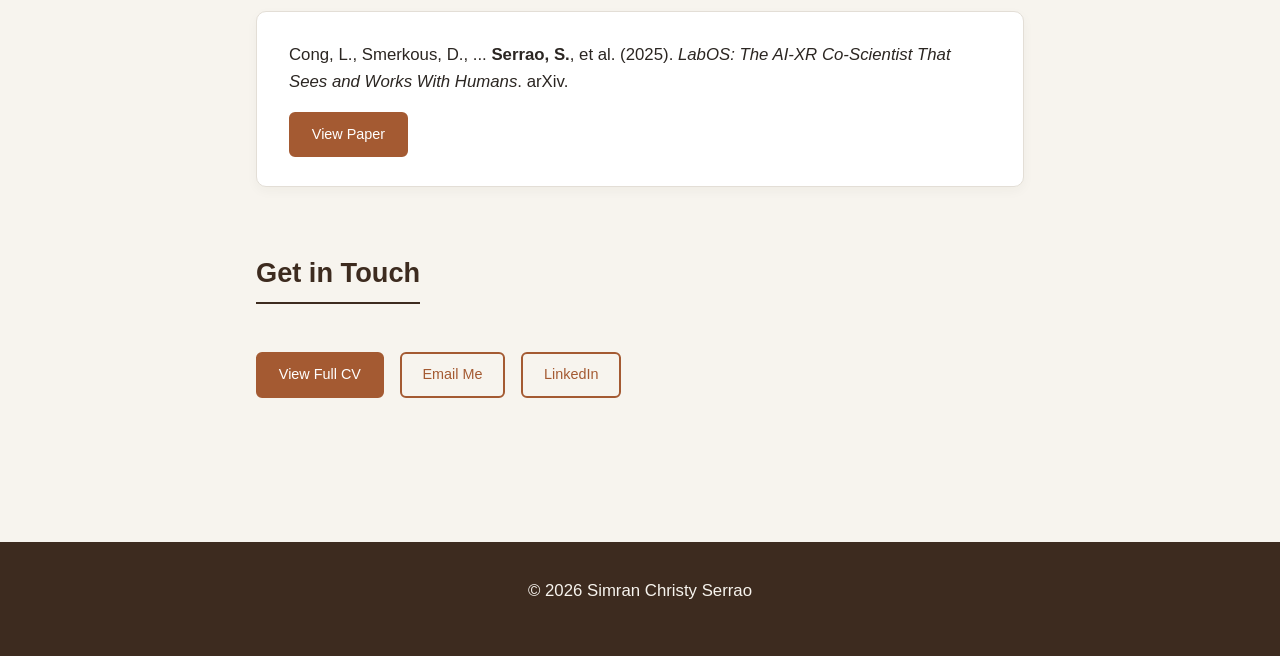
==== commit 2abb1d72: "Change 'Blog' link text to 'More'" ====
--- a/index.html
+++ b/index.html
@@ -19,7 +19,7 @@
             <a href="#experience">Experience</a>
             <a href="#projects">Research</a>
             <a href="#publications">Publications</a>
-            <a href="blog.html">Blog</a>
+            <a href="blog.html">More</a>
             <a href="#contact">Contact</a>
         </div>
     </nav>
